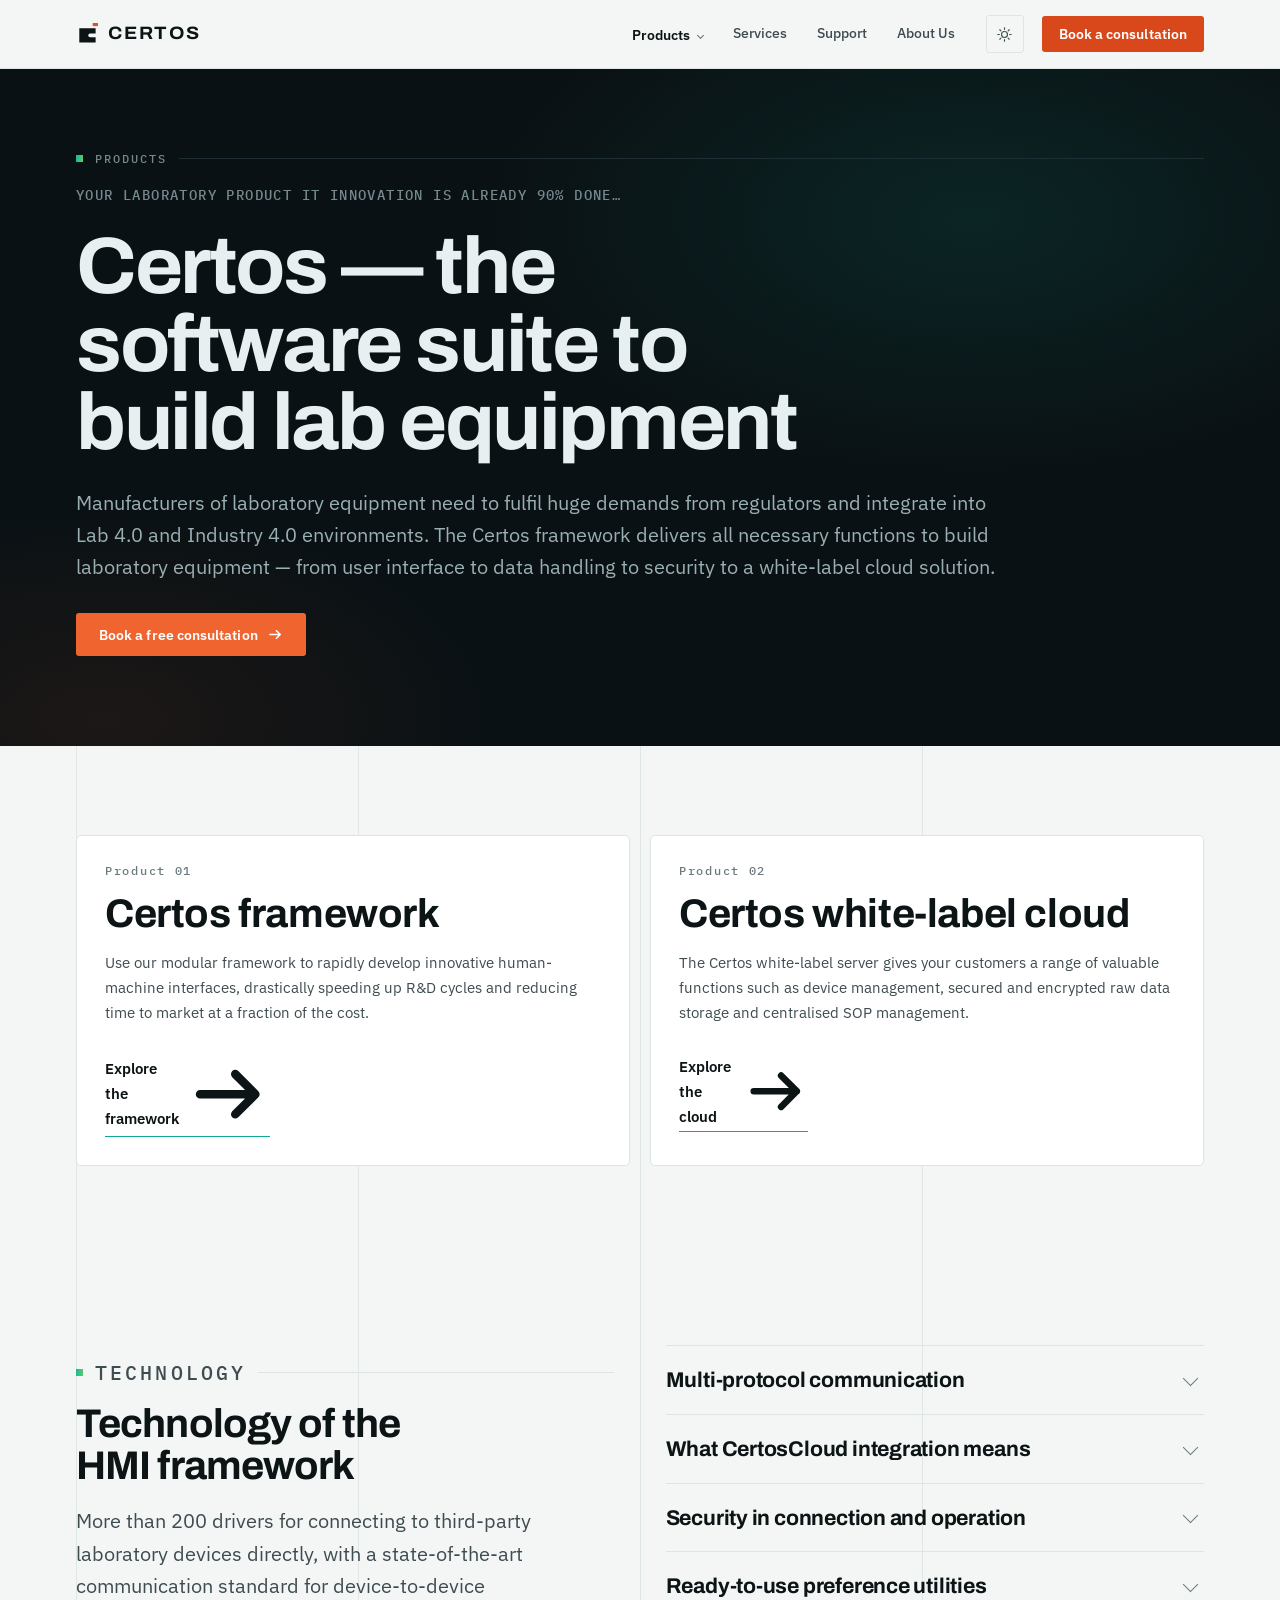
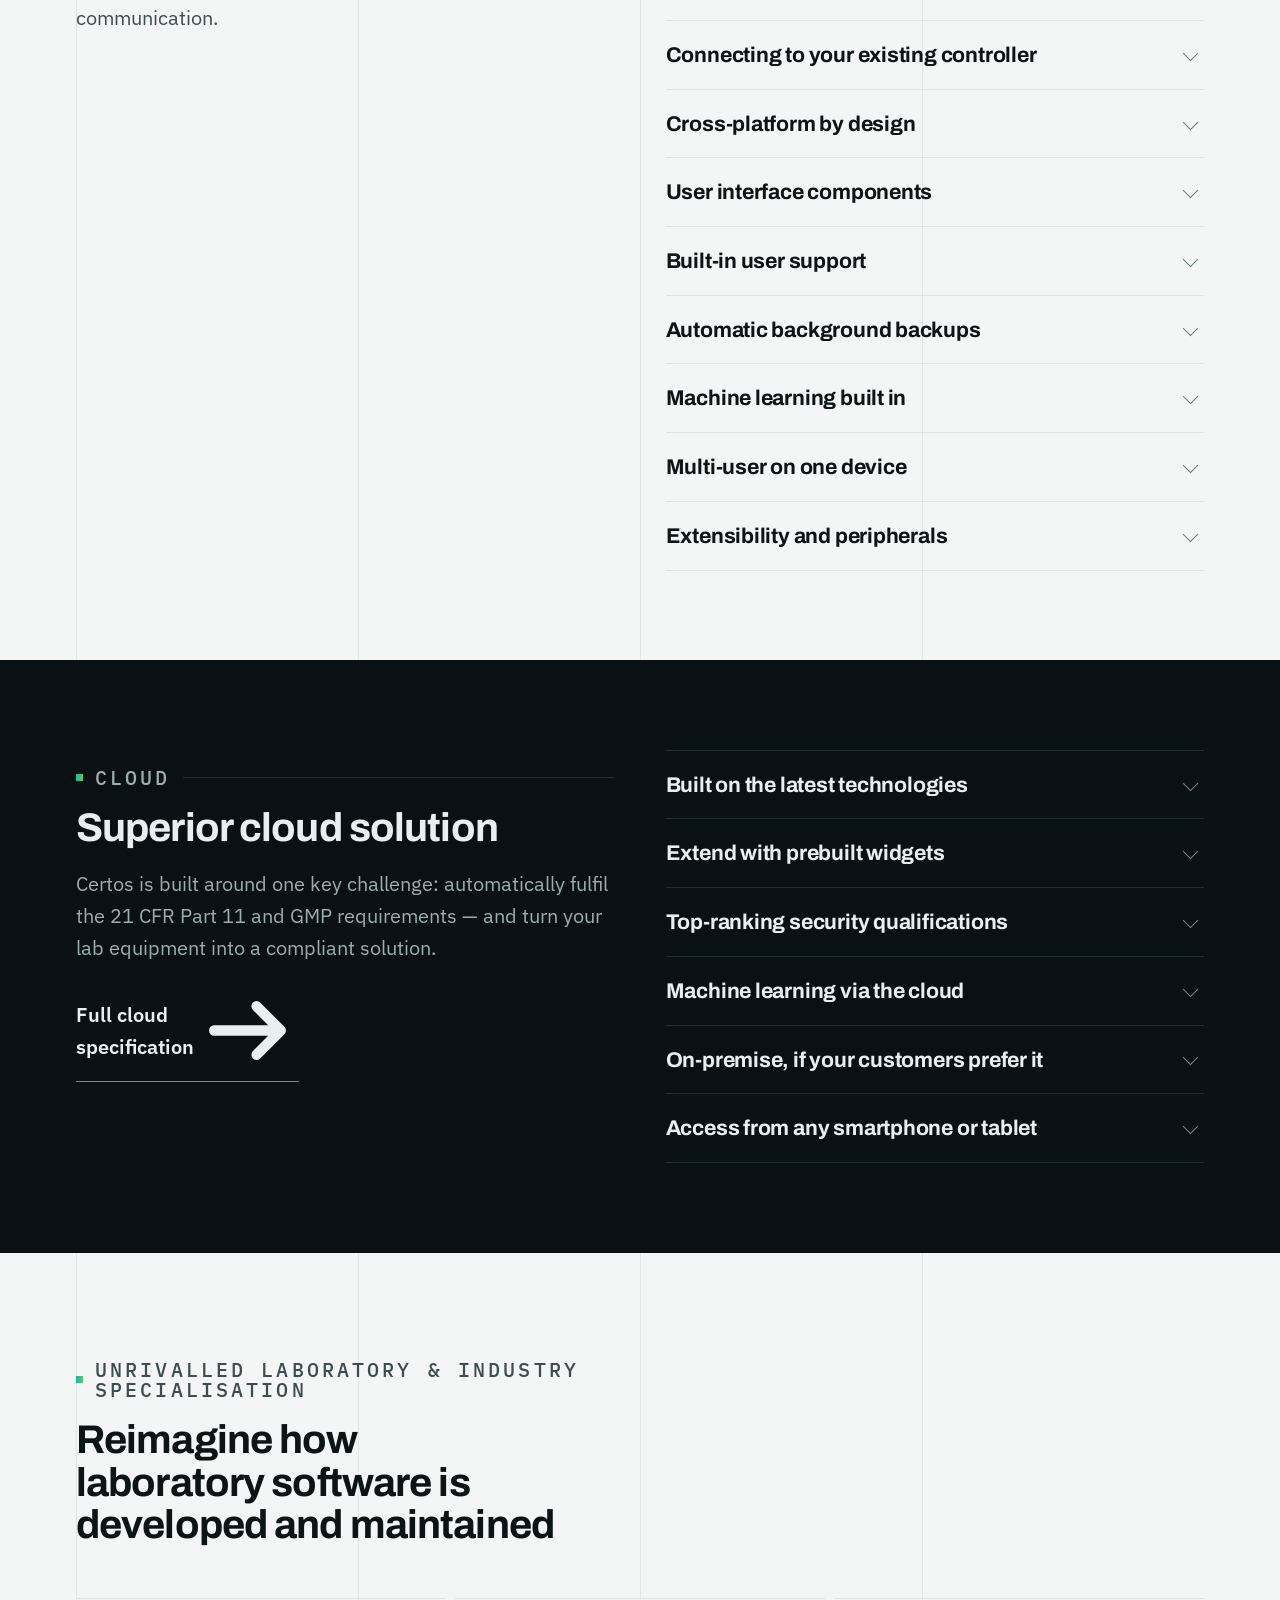
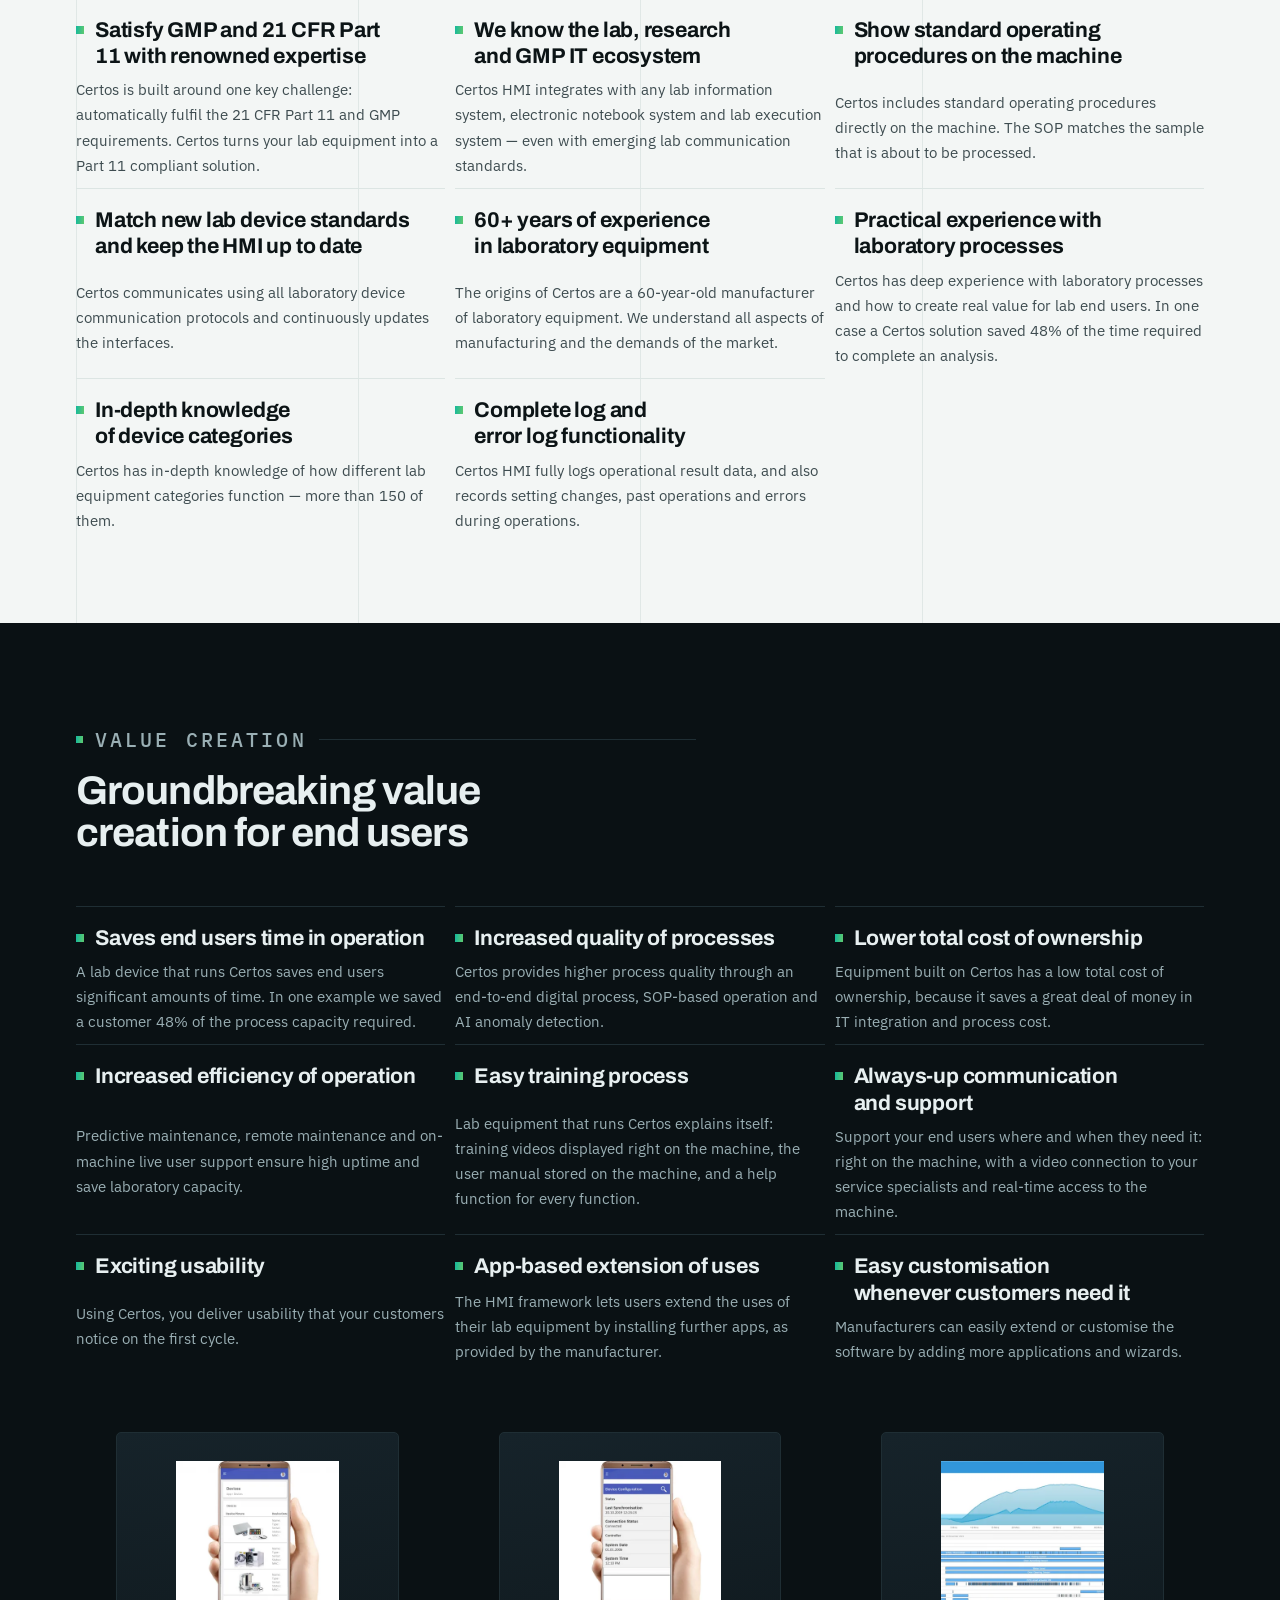
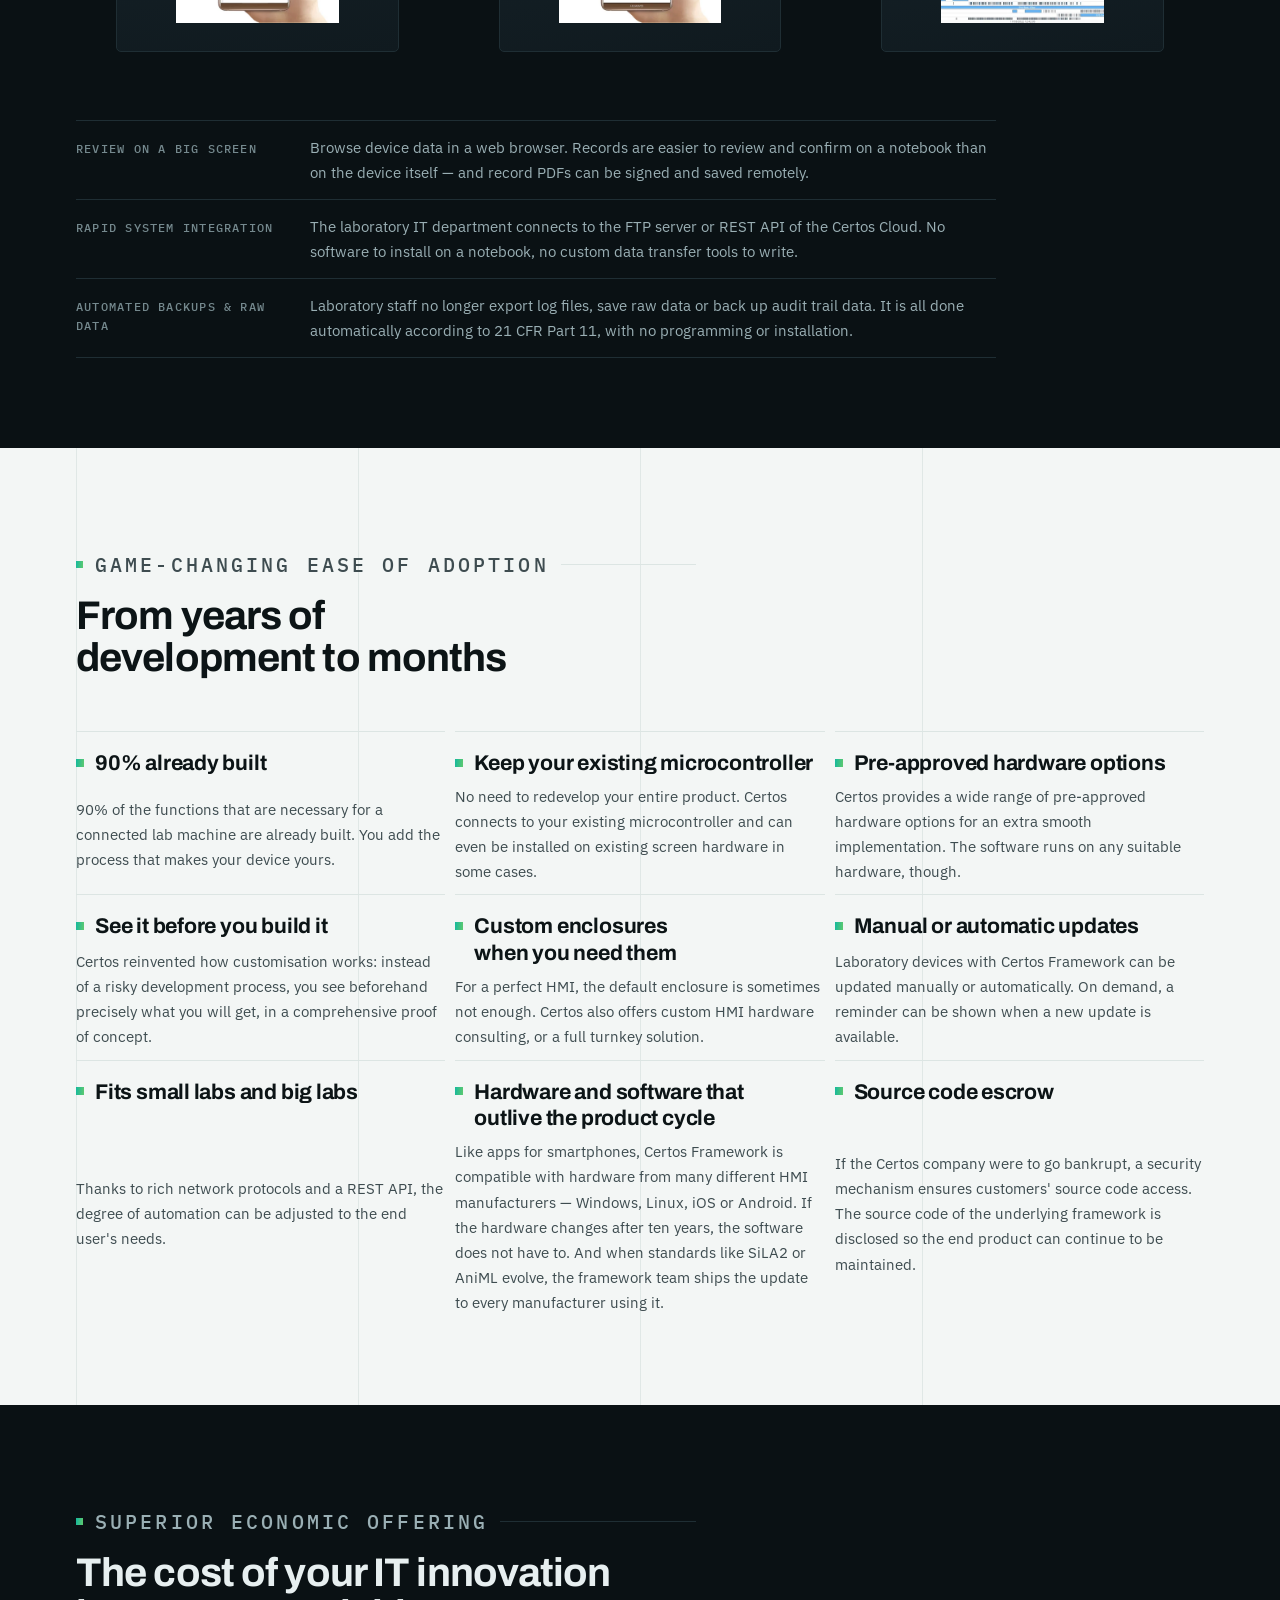
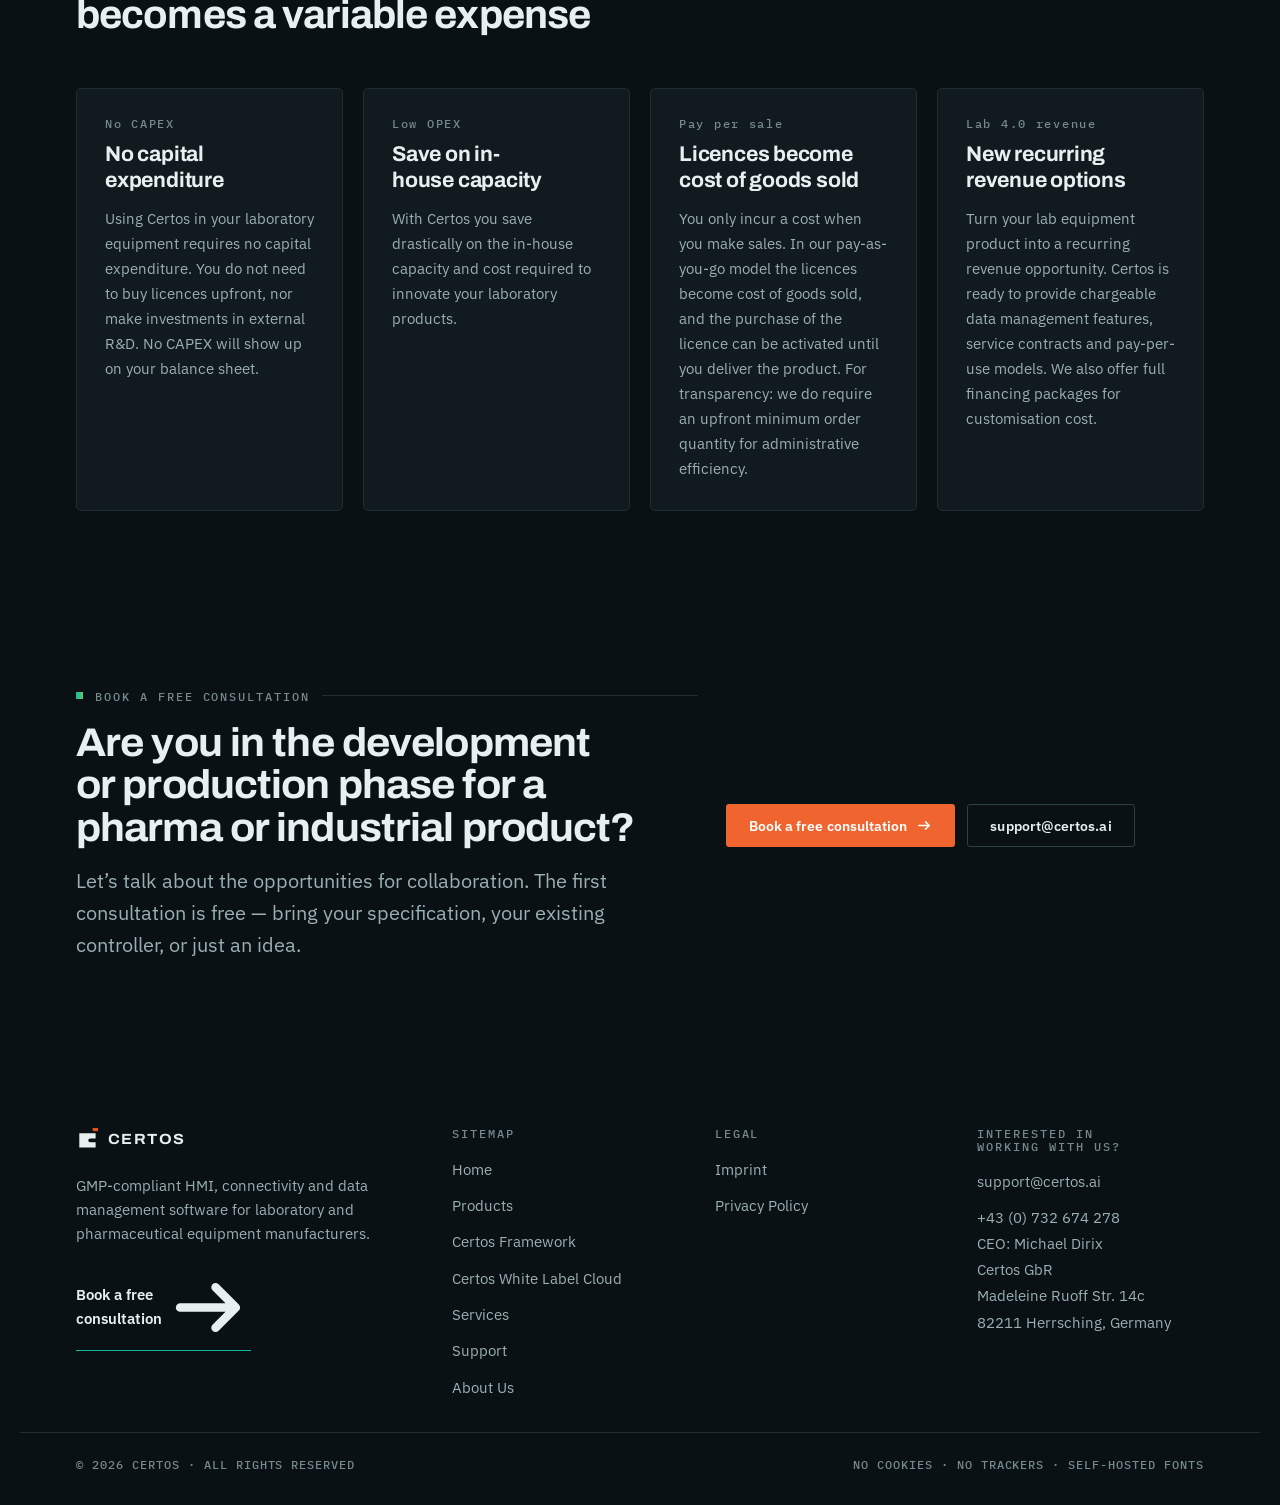
==== products/index.html @ 18c26bc8 "Rebuild certos.ai as a modern static site Replaces the WordPress site with a hand-built static site:" ====
<!doctype html>
<html lang="en" itemscope itemtype="https://schema.org/WebPage">
<head>
<meta charset="utf-8">
<meta name="viewport" content="width=device-width, initial-scale=1">
<title>Products &mdash; Certos</title>
<meta name="description" content="The Certos software suite for laboratory equipment: a modular HMI framework and a 21 CFR Part 11 compliant white-label device management cloud.">
<link rel="canonical" href="https://certos.ai/products/">
<meta property="og:type" content="website">
<meta property="og:site_name" content="Certos">
<meta property="og:title" content="Products &mdash; Certos">
<meta property="og:description" content="The Certos software suite for laboratory equipment: a modular HMI framework and a 21 CFR Part 11 compliant white-label device management cloud.">
<meta property="og:url" content="https://certos.ai/products/">
<meta name="twitter:card" content="summary_large_image">
<meta name="theme-color" content="#0A1114">
<link rel="icon" href="/assets/img/favicon.svg" type="image/svg+xml">
<link rel="preload" href="/assets/fonts/archivo-400_800-latin.woff2" as="font" type="font/woff2" crossorigin>
<link rel="preload" href="/assets/fonts/ibm-plex-sans-400-latin.woff2" as="font" type="font/woff2" crossorigin>
<link rel="stylesheet" href="/assets/css/site.css">
<script>
  (function () {
    try {
      var t = localStorage.getItem("certos-theme");
      if (t === "dark" || t === "light") document.documentElement.setAttribute("data-theme", t);
    } catch (e) {}
  })();
</script>
</head>
<body>
<a class="skip" href="#main">Skip to content</a>
<header class="masthead">
  <div class="wrap masthead__in">
    <a class="mark" href="/"><svg class="mark__glyph" viewBox="0 0 24 24" fill="none" aria-hidden="true"><path d="M21.4 5.6H3.6v15.8h17.8v-5.9h-6.1a1.9 1.9 0 0 1-1.9-1.9v-.2a1.9 1.9 0 0 1 1.9-1.9h6.1V5.6Z" fill="currentColor"/><rect x="18.2" y="0" width="5.8" height="3.4" fill="#E2511F"/></svg>Certos</a>
    <nav class="nav" aria-label="Main"><div class="nav__item"><a href="/products/" aria-current="page">Products</a><div class="nav__sub"><a href="/products/certos-framework/"><b>Certos Framework</b><span>Modular HMI framework for lab and industrial devices</span></a><a href="/products/certos-cloud/"><b>Certos White Label Cloud</b><span>Part 11 compliant device management under your brand</span></a></div></div><a href="/services/">Services</a><a href="/support/">Support</a><a href="/about-us/">About Us</a></nav>
    <button class="icon-btn theme-toggle" type="button" aria-label="Switch colour theme">
      <svg class="sun" viewBox="0 0 24 24" fill="none" aria-hidden="true"><circle cx="12" cy="12" r="4.2" stroke="currentColor" stroke-width="1.6"/><path d="M12 2.5v2.2M12 19.3v2.2M2.5 12h2.2M19.3 12h2.2M5.3 5.3l1.6 1.6M17.1 17.1l1.6 1.6M18.7 5.3l-1.6 1.6M6.9 17.1l-1.6 1.6" stroke="currentColor" stroke-width="1.6" stroke-linecap="round"/></svg>
      <svg class="moon" viewBox="0 0 24 24" fill="none" aria-hidden="true"><path d="M20 14.2A8.2 8.2 0 0 1 9.8 4a8.2 8.2 0 1 0 10.2 10.2Z" stroke="currentColor" stroke-width="1.6" stroke-linejoin="round"/></svg>
    </button>
    <a class="btn btn--primary" href="https://calendly.com/michael-dirix/certoclav" rel="noopener">Book a consultation</a>
    <button class="icon-btn burger" type="button" aria-label="Open menu" aria-expanded="false" aria-controls="drawer">
      <svg viewBox="0 0 24 24" fill="none" aria-hidden="true"><path d="M3.5 7h17M3.5 12h17M3.5 17h17" stroke="currentColor" stroke-width="1.7" stroke-linecap="round"/></svg>
    </button>
  </div>
  <div class="drawer wrap" id="drawer" data-open="false">
    <nav aria-label="Mobile"><a href="/products/">Products</a><a class="sub" href="/products/certos-framework/">Certos Framework</a><a class="sub" href="/products/certos-cloud/">Certos White Label Cloud</a><a href="/services/">Services</a><a href="/support/">Support</a><a href="/about-us/">About Us</a></nav>
    <a class="btn btn--primary" href="https://calendly.com/michael-dirix/certoclav" rel="noopener">Book a free consultation</a>
  </div>
</header>
<main id="main">

<section class="hero hero--panel panel">
  <div class="wrap">
    <p class="eyebrow" style="--line: var(--pn-line);">Products</p>
    <p class="lead" style="font-family: var(--f-mono); font-size: var(--t-sm); letter-spacing: .1em; text-transform: uppercase; color: var(--pn-tx-3); margin-bottom: 20px;">Your laboratory product IT innovation is already 90% done&hellip;</p>
    <h1 style="max-width: 20ch;">Certos &mdash; the software suite to build lab equipment</h1>
    <p class="hero__lead" style="max-width: 78ch;">Manufacturers of laboratory equipment need to fulfil huge demands from regulators
    and integrate into Lab 4.0 and Industry 4.0 environments. The Certos framework delivers all necessary
    functions to build laboratory equipment &mdash; from user interface to data handling to security to a
    white-label cloud solution.</p>
    <div class="btn-row" style="margin-top: 30px;">
      <a class="btn btn--primary" href="https://calendly.com/michael-dirix/certoclav" rel="noopener">Book a free consultation <svg viewBox="0 0 16 16" fill="none" aria-hidden="true"><path d="M2 8h11M9 4l4 4-4 4" stroke="currentColor" stroke-width="1.7" stroke-linecap="round" stroke-linejoin="round"/></svg></a>
    </div>
  </div>
</section>

<section class="band sheet">
  <div class="wrap grid grid--2">
    <a class="card card--link" href="/products/certos-framework/">
      <span class="card__num">Product 01</span>
      <h3 style="font-size: var(--t-h2); font-family: var(--f-display);">Certos framework</h3>
      <p>Use our modular framework to rapidly develop innovative human-machine interfaces, drastically
      speeding up R&amp;D cycles and reducing time to market at a fraction of the cost.</p>
      <p class="mt-s"><span class="tlink">Explore the framework <svg viewBox="0 0 16 16" fill="none" aria-hidden="true"><path d="M2 8h11M9 4l4 4-4 4" stroke="currentColor" stroke-width="1.7" stroke-linecap="round" stroke-linejoin="round"/></svg></span></p>
    </a>
    <a class="card card--link" href="/products/certos-cloud/">
      <span class="card__num">Product 02</span>
      <h3 style="font-size: var(--t-h2); font-family: var(--f-display);">Certos white-label cloud</h3>
      <p>The Certos white-label server gives your customers a range of valuable functions such as device
      management, secured and encrypted raw data storage and centralised SOP management.</p>
      <p class="mt-s"><span class="tlink">Explore the cloud <svg viewBox="0 0 16 16" fill="none" aria-hidden="true"><path d="M2 8h11M9 4l4 4-4 4" stroke="currentColor" stroke-width="1.7" stroke-linecap="round" stroke-linejoin="round"/></svg></span></p>
    </a>
  </div>
</section>

<section class="band sheet">
  <div class="wrap split" style="align-items: start;">
    <div class="s-head" style="position: sticky; top: 96px;">
      <p class="eyebrow">Technology</p>
      <h2>Technology of the HMI framework</h2>
      <p>More than 200 drivers for connecting to third-party laboratory devices directly, with a
      state-of-the-art communication standard for device-to-device communication.</p>
    </div>
    <div>
<div class="acc"><details><summary>Multi-protocol communication</summary><div class="acc__body"><p>Certos allows simultaneous support of multiple communication protocols and standards, or proprietary protocols. With dedicated configurable coding systems, Certos supports flexible mapping between local and external codes and identifiers.</p></div></details><details><summary>What CertosCloud integration means</summary><div class="acc__body"><p>The Certos Framework is designed to be fully compatible with the CertosCloud device management platform. CertosCloud is a fully managed, scalable and fault-tolerant laboratory device management platform.</p><p>Certos Cloud serves as an FDA-compliant automated backup and restore solution and as a remote device management platform. The platform supports up to 500,000 devices and users and up to 1,000&nbsp;TB of storage.</p></div></details><details><summary>Security in connection and operation</summary><div class="acc__body"><p>Certos promises security in connection and operation to provide protection in data transfer, uploading, storage and more. We continuously maintain and update the frameworks to ensure that connected laboratory equipment remains safe as well.</p></div></details><details><summary>Ready-to-use preference utilities</summary><div class="acc__body"><p>The HMI framework comes with rich preference utilities that are completely ready to use, including a default GUI, which allows manufacturers full customisation over appearance and functionality.</p><p>The preference utilities make it easy to create Part&nbsp;11 compliant application settings &mdash; such as changing system time, setting up maintenance reminders, and user management settings such as user roles.</p></div></details><details><summary>Connecting to your existing controller</summary><div class="acc__body"><p>Certos has deep expertise in connecting a tablet PC to the typical microprocessor-based controller of a laboratory device. We have designed our communication logic with a great deal of experience in connecting existing devices to a new controller.</p></div></details><details><summary>Cross-platform by design</summary><div class="acc__body"><p>Certos is a cross-platform application and HMI framework. It includes a cross-platform class library, integrated development tools and a cross-platform integrated development environment &mdash; enabling developers to quickly and efficiently build industrial, scientific or web-enabled applications.</p></div></details><details><summary>User interface components</summary><div class="acc__body"><p>Your laboratory device user interface is everything the user can see and interact with. Certos provides a wide variety of pre-built UI components, such as structured layout objects and UI controls, plus modules for special interfaces such as dialogues, notifications and menus.</p></div></details><details><summary>Built-in user support</summary><div class="acc__body"><p>The framework has a range of functions built in for user support: on-screen live user support, on-screen instruction videos, and the option to schedule live calls on the machine using TeamViewer.</p></div></details><details><summary>Automatic background backups</summary><div class="acc__body"><p>Certos Framework backs up all data in the background. No manual work is required. The backup service ensures smooth operation and avoids any loss of data, results and lab equipment progress via cloud-integrated functions &mdash; in a separate system from the primary data.</p></div></details><details><summary>Machine learning built in</summary><div class="acc__body"><p>Certos is built with artificial intelligence based on machine learning to generate predictive maintenance, repair and many other predictive analyses.</p></div></details><details><summary>Multi-user on one device</summary><div class="acc__body"><p>Certos allows equipment manufacturers and end users to have multiple users on the same device or HMI, working like separate computer accounts. This ensures not only efficiency in collaboration but also the safety and security of each user.</p></div></details><details><summary>Extensibility and peripherals</summary><div class="acc__body"><p>The HMI framework enables developers and users to extend the software by adding more applications, and supports a wide range of office printers, scanners and essential equipment in a lab setting.</p></div></details></div>
    </div>
  </div>
</section>

<section class="band panel">
  <div class="wrap split" style="align-items: start;">
    <div class="s-head" style="position: sticky; top: 96px;">
      <p class="eyebrow" style="--line: var(--pn-line);">Cloud</p>
      <h2>Superior cloud solution</h2>
      <p>Certos is built around one key challenge: automatically fulfil the 21&nbsp;CFR Part&nbsp;11 and GMP
      requirements &mdash; and turn your lab equipment into a compliant solution.</p>
      <p class="mt-m"><a class="tlink" href="/products/certos-cloud/">Full cloud specification <svg viewBox="0 0 16 16" fill="none" aria-hidden="true"><path d="M2 8h11M9 4l4 4-4 4" stroke="currentColor" stroke-width="1.7" stroke-linecap="round" stroke-linejoin="round"/></svg></a></p>
    </div>
    <div>
<div class="acc"><details><summary>Built on the latest technologies</summary><div class="acc__body"><p>The Certos white-label cloud is built using a current stack: a React front end, a Java back end and your choice of PostgreSQL, MongoDB or Cassandra.</p></div></details><details><summary>Extend with prebuilt widgets</summary><div class="acc__body"><p>Extending the features of the Certos Cloud works by simply adding prebuilt widgets. And if need be, you can easily build your own widgets and run them on top of the platform.</p></div></details><details><summary>Top-ranking security qualifications</summary><div class="acc__body"><p>CertosCloud is certified with top-ranking security qualifications and protocols, and can guarantee the highest level of secured connection.</p></div></details><details><summary>Machine learning via the cloud</summary><div class="acc__body"><p>Certos Cloud enables the HMI to use machine learning via a cloud connection to perform predictive maintenance, analytics and many other functions.</p></div></details><details><summary>On-premise, if your customers prefer it</summary><div class="acc__body"><p>Some of your customers dislike using cloud services. No problem. CertosCloud can also run on-premise with a one-click installation &mdash; we even offer pre-approved hardware.</p></div></details><details><summary>Access from any smartphone or tablet</summary><div class="acc__body"><p>With CertosCloud you can safely access your lab devices from any smartphone or tablet, control multiple devices at the same time, and connect external devices including other lab equipment, printers and scanners.</p></div></details></div>
    </div>
  </div>
</section>

<section class="band sheet">
  <div class="wrap">
    <div class="s-head">
      <p class="eyebrow">Unrivalled laboratory &amp; industry specialisation</p>
      <h2>Reimagine how laboratory software is developed and maintained</h2>
    </div>
    <div class="mt-l">
<div class="feat grid grid--3"><div><h3>Satisfy GMP and 21 CFR Part 11 with renowned expertise</h3><p>Certos is built around one key challenge: automatically fulfil the 21 CFR Part 11 and GMP requirements. Certos turns your lab equipment into a Part 11 compliant solution.</p></div><div><h3>We know the lab, research and GMP IT ecosystem</h3><p>Certos HMI integrates with any lab information system, electronic notebook system and lab execution system &mdash; even with emerging lab communication standards.</p></div><div><h3>Show standard operating procedures on the machine</h3><p>Certos includes standard operating procedures directly on the machine. The SOP matches the sample that is about to be processed.</p></div><div><h3>Match new lab device standards and keep the HMI up to date</h3><p>Certos communicates using all laboratory device communication protocols and continuously updates the interfaces.</p></div><div><h3>60+ years of experience in laboratory equipment</h3><p>The origins of Certos are a 60-year-old manufacturer of laboratory equipment. We understand all aspects of manufacturing and the demands of the market.</p></div><div><h3>Practical experience with laboratory processes</h3><p>Certos has deep experience with laboratory processes and how to create real value for lab end users. In one case a Certos solution saved 48% of the time required to complete an analysis.</p></div><div><h3>In-depth knowledge of device categories</h3><p>Certos has in-depth knowledge of how different lab equipment categories function &mdash; more than 150 of them.</p></div><div><h3>Complete log and error log functionality</h3><p>Certos HMI fully logs operational result data, and also records setting changes, past operations and errors during operations.</p></div></div>
    </div>
  </div>
</section>

<section class="band panel">
  <div class="wrap">
    <div class="s-head">
      <p class="eyebrow" style="--line: var(--pn-line);">Value creation</p>
      <h2>Groundbreaking value creation for end users</h2>
    </div>
    <div class="mt-l">
<div class="feat grid grid--3"><div><h3>Saves end users time in operation</h3><p>A lab device that runs Certos saves end users significant amounts of time. In one example we saved a customer 48% of the process capacity required.</p></div><div><h3>Increased quality of processes</h3><p>Certos provides higher process quality through an end-to-end digital process, SOP-based operation and AI anomaly detection.</p></div><div><h3>Lower total cost of ownership</h3><p>Equipment built on Certos has a low total cost of ownership, because it saves a great deal of money in IT integration and process cost.</p></div><div><h3>Increased efficiency of operation</h3><p>Predictive maintenance, remote maintenance and on-machine live user support ensure high uptime and save laboratory capacity.</p></div><div><h3>Easy training process</h3><p>Lab equipment that runs Certos explains itself: training videos displayed right on the machine, the user manual stored on the machine, and a help function for every function.</p></div><div><h3>Always-up communication and support</h3><p>Support your end users where and when they need it: right on the machine, with a video connection to your service specialists and real-time access to the machine.</p></div><div><h3>Exciting usability</h3><p>Using Certos, you deliver usability that your customers notice on the first cycle.</p></div><div><h3>App-based extension of uses</h3><p>The HMI framework lets users extend the uses of their lab equipment by installing further apps, as provided by the manufacturer.</p></div><div><h3>Easy customisation whenever customers need it</h3><p>Manufacturers can easily extend or customise the software by adding more applications and wizards.</p></div></div>
    <div class="grid grid--3 mt-l">
      <figure class="fig fig--contain">
        <img src="/assets/img/cloud-device-list.webp" alt="Certos cloud device list with device pictures, type, serial, status and MAC" width="400" height="400" loading="lazy">
        <figcaption><b>FIG. 05</b> Device register</figcaption>
      </figure>
      <figure class="fig fig--contain">
        <img src="/assets/img/cloud-device-configuration.webp" alt="Device configuration screen showing last synchronisation, connection status, system date and time" width="400" height="400" loading="lazy">
        <figcaption><b>FIG. 06</b> Remote configuration</figcaption>
      </figure>
      <figure class="fig fig--contain">
        <img src="/assets/img/cloud-remote-monitoring.webp" alt="Cycle chart with sensor and actuator traces over a 40 minute sterilisation run" width="400" height="400" loading="lazy">
        <figcaption><b>FIG. 07</b> Cycle &amp; sensor trace</figcaption>
      </figure>
    </div>
    <div class="spec mt-l" style="max-width: 92ch;">
      <div><p class="k">Review on a big screen</p><p class="v">Browse device data in a web browser. Records are easier to review and confirm on a notebook than on the device itself &mdash; and record PDFs can be signed and saved remotely.</p></div>
      <div><p class="k">Rapid system integration</p><p class="v">The laboratory IT department connects to the FTP server or REST API of the Certos Cloud. No software to install on a notebook, no custom data transfer tools to write.</p></div>
      <div><p class="k">Automated backups &amp; raw data</p><p class="v">Laboratory staff no longer export log files, save raw data or back up audit trail data. It is all done automatically according to 21 CFR Part 11, with no programming or installation.</p></div>
    </div>
    </div>
  </div>
</section>

<section class="band sheet">
  <div class="wrap">
    <div class="s-head">
      <p class="eyebrow">Game-changing ease of adoption</p>
      <h2>From years of development to months</h2>
    </div>
    <div class="mt-l">
<div class="feat grid grid--3"><div><h3>90% already built</h3><p>90% of the functions that are necessary for a connected lab machine are already built. You add the process that makes your device yours.</p></div><div><h3>Keep your existing microcontroller</h3><p>No need to redevelop your entire product. Certos connects to your existing microcontroller and can even be installed on existing screen hardware in some cases.</p></div><div><h3>Pre-approved hardware options</h3><p>Certos provides a wide range of pre-approved hardware options for an extra smooth implementation. The software runs on any suitable hardware, though.</p></div><div><h3>See it before you build it</h3><p>Certos reinvented how customisation works: instead of a risky development process, you see beforehand precisely what you will get, in a comprehensive proof of concept.</p></div><div><h3>Custom enclosures when you need them</h3><p>For a perfect HMI, the default enclosure is sometimes not enough. Certos also offers custom HMI hardware consulting, or a full turnkey solution.</p></div><div><h3>Manual or automatic updates</h3><p>Laboratory devices with Certos Framework can be updated manually or automatically. On demand, a reminder can be shown when a new update is available.</p></div><div><h3>Fits small labs and big labs</h3><p>Thanks to rich network protocols and a REST API, the degree of automation can be adjusted to the end user's needs.</p></div><div><h3>Hardware and software that outlive the product cycle</h3><p>Like apps for smartphones, Certos Framework is compatible with hardware from many different HMI manufacturers &mdash; Windows, Linux, iOS or Android. If the hardware changes after ten years, the software does not have to. And when standards like SiLA2 or AniML evolve, the framework team ships the update to every manufacturer using it.</p></div><div><h3>Source code escrow</h3><p>If the Certos company were to go bankrupt, a security mechanism ensures customers' source code access. The source code of the underlying framework is disclosed so the end product can continue to be maintained.</p></div></div>
    </div>
  </div>
</section>

<section class="band panel">
  <div class="wrap">
    <div class="s-head">
      <p class="eyebrow" style="--line: var(--pn-line);">Superior economic offering</p>
      <h2>The cost of your IT innovation becomes a variable expense</h2>
    </div>
    <div class="grid grid--4 mt-l">
      <article class="card">
        <span class="card__num">No CAPEX</span>
        <h3>No capital expenditure</h3>
        <p>Using Certos in your laboratory equipment requires no capital expenditure. You do not need to buy
        licences upfront, nor make investments in external R&amp;D. No CAPEX will show up on your balance sheet.</p>
      </article>
      <article class="card">
        <span class="card__num">Low OPEX</span>
        <h3>Save on in-house capacity</h3>
        <p>With Certos you save drastically on the in-house capacity and cost required to innovate your
        laboratory products.</p>
      </article>
      <article class="card">
        <span class="card__num">Pay per sale</span>
        <h3>Licences become cost of goods sold</h3>
        <p>You only incur a cost when you make sales. In our pay-as-you-go model the licences become cost of
        goods sold, and the purchase of the licence can be activated until you deliver the product. For
        transparency: we do require an upfront minimum order quantity for administrative efficiency.</p>
      </article>
      <article class="card">
        <span class="card__num">Lab 4.0 revenue</span>
        <h3>New recurring revenue options</h3>
        <p>Turn your lab equipment product into a recurring revenue opportunity. Certos is ready to provide
        chargeable data management features, service contracts and pay-per-use models. We also offer full
        financing packages for customisation cost.</p>
      </article>
    </div>
  </div>
</section>

<section class="band panel">
  <div class="wrap cta">
    <div>
      <p class="eyebrow" style="--line: var(--pn-line);">Book a free consultation</p>
      <h2>Are you in the development or production phase for a pharma or industrial product?</h2>
      <p class="lead mt-s">Let&rsquo;s talk about the opportunities for collaboration. The first consultation is free &mdash;
      bring your specification, your existing controller, or just an idea.</p>
    </div>
    <div class="btn-row">
      <a class="btn btn--primary" href="https://calendly.com/michael-dirix/certoclav" rel="noopener">Book a free consultation <svg viewBox="0 0 16 16" fill="none" aria-hidden="true"><path d="M2 8h11M9 4l4 4-4 4" stroke="currentColor" stroke-width="1.7" stroke-linecap="round" stroke-linejoin="round"/></svg></a>
      <a class="btn btn--ghost" href="mailto:support@certos.ai">support@certos.ai</a>
    </div>
  </div>
</section>
</main>
<footer class="foot">
  <div class="wrap foot__in">
    <div>
      <a class="mark" href="/"><svg class="mark__glyph" viewBox="0 0 24 24" fill="none" aria-hidden="true"><path d="M21.4 5.6H3.6v15.8h17.8v-5.9h-6.1a1.9 1.9 0 0 1-1.9-1.9v-.2a1.9 1.9 0 0 1 1.9-1.9h6.1V5.6Z" fill="currentColor"/><rect x="18.2" y="0" width="5.8" height="3.4" fill="#E2511F"/></svg>Certos</a>
      <p style="color: var(--pn-tx-2); font-size: .92rem; margin-top: 16px; max-width: 34ch;">
        GMP-compliant HMI, connectivity and data management software for laboratory
        and pharmaceutical equipment manufacturers.
      </p>
      <p style="margin-top: 20px;"><a class="tlink" style="color: var(--pn-tx); border-color: var(--signal-b);" href="https://calendly.com/michael-dirix/certoclav" rel="noopener">Book a free consultation <svg viewBox="0 0 16 16" fill="none" aria-hidden="true"><path d="M2 8h11M9 4l4 4-4 4" stroke="currentColor" stroke-width="1.7" stroke-linecap="round" stroke-linejoin="round"/></svg></a></p>
    </div>
    <div>
      <h4>Sitemap</h4>
      <ul>
        <li><a href="/">Home</a></li>
        <li><a href="/products/">Products</a></li>
        <li><a href="/products/certos-framework/">Certos Framework</a></li>
        <li><a href="/products/certos-cloud/">Certos White Label Cloud</a></li>
        <li><a href="/services/">Services</a></li>
        <li><a href="/support/">Support</a></li>
        <li><a href="/about-us/">About Us</a></li>
      </ul>
    </div>
    <div>
      <h4>Legal</h4>
      <ul>
        <li><a href="/imprint/">Imprint</a></li>
        <li><a href="/privacy-policy/">Privacy Policy</a></li>
      </ul>
    </div>
    <div>
      <h4>Interested in working with us?</h4>
      <ul>
        <li><a href="mailto:support@certos.ai">support@certos.ai</a></li>
        <li><a href="tel:+43732674278">+43 (0) 732 674 278</a></li>
      </ul>
      <address>
        CEO: Michael Dirix<br>
        Certos GbR<br>
        Madeleine Ruoff Str. 14c<br>
        82211 Herrsching, Germany
      </address>
    </div>
  </div>
  <div class="wrap foot__bar">
    <span>&copy; 2026 Certos &middot; All rights reserved</span>
    <span>No cookies &middot; No trackers &middot; Self-hosted fonts</span>
  </div>
</footer>
<script src="/assets/js/site.js" defer></script>
</body>
</html>
---- assets/css/site.css ----
@import url("fonts.css");

/* =========================================================================
   Certos — design system
   Concept: "schematic sheet". A drawing-sheet hairline field carries the page;
   bright bench-white bands alternate with always-dark instrument panels.
   ========================================================================= */

:root {
  color-scheme: light;

  /* --- palette: light (bench) ------------------------------------------ */
  --bg:        #F3F6F5;
  --bg-2:      #EAEFEE;
  --surface:   #FFFFFF;
  --surface-2: #F8FAFA;
  --line:      #DCE5E3;
  --line-2:    #C2D0CD;
  --tx:        #0C1416;
  --tx-2:      #3E4C50;
  --tx-3:      #6A797D;
  --shadow:    0 1px 2px rgba(12, 20, 22, .05), 0 12px 32px -18px rgba(12, 20, 22, .28);

  /* --- fixed instrument panel (identical in both themes) --------------- */
  --pn:        #0A1114;
  --pn-2:      #101A1F;
  --pn-3:      #16232A;
  --pn-line:   #1F2E34;
  --pn-line-2: #2C4048;
  --pn-tx:     #E7EFF0;
  --pn-tx-2:   #9AAFB4;
  --pn-tx-3:   #75898E;

  /* --- signal + accent -------------------------------------------------- */
  --signal:    #10A992;
  --signal-b:  #14B89E;   /* on dark grounds */
  --signal-2:  #5FC96E;
  --ember:     #D9481A;
  --ember-b:   #F0642F;   /* on dark grounds */
  --sig-grad:  linear-gradient(96deg, var(--signal-b), var(--signal-2));

  /* --- type ------------------------------------------------------------- */
  --f-display: "Archivo", "Helvetica Neue", Arial, sans-serif;
  --f-body:    "IBM Plex Sans", "Segoe UI", system-ui, sans-serif;
  --f-mono:    "IBM Plex Mono", ui-monospace, "SFMono-Regular", Menlo, monospace;

  --t-hero:  clamp(2.5rem, 1.35rem + 4.6vw, 5rem);
  --t-h1:    clamp(2.05rem, 1.45rem + 2.5vw, 3.4rem);
  --t-h2:    clamp(1.65rem, 1.28rem + 1.6vw, 2.5rem);
  --t-h3:    clamp(1.14rem, 1.06rem + .34vw, 1.35rem);
  --t-lead:  clamp(1.03rem, .99rem + .32vw, 1.22rem);
  --t-sm:    .875rem;
  --t-xs:    .765rem;

  /* --- metrics ---------------------------------------------------------- */
  --gutter: clamp(20px, 4.5vw, 56px);
  --wrap: 1240px;
  --band: clamp(56px, 7vw, 104px);
  --r: 3px;          /* the sheet is drawn, not rounded */
  --r-lg: 5px;
}

@media (prefers-color-scheme: dark) {
  :root:not([data-theme="light"]) {
    color-scheme: dark;
    --bg:        #080E11;
    --bg-2:      #0C1417;
    --surface:   #101A1E;
    --surface-2: #0D171A;
    --line:      #1E2C31;
    --line-2:    #2E434A;
    --tx:        #E7EFF0;
    --tx-2:      #A8BABE;
    --tx-3:      #7E9398;
    --signal:    #14B89E;
    --ember:     #F0642F;
    --shadow:    0 1px 2px rgba(0, 0, 0, .4), 0 14px 34px -20px rgba(0, 0, 0, .9);
  }
}

:root[data-theme="dark"] {
  color-scheme: dark;
  --bg:        #080E11;
  --bg-2:      #0C1417;
  --surface:   #101A1E;
  --surface-2: #0D171A;
  --line:      #1E2C31;
  --line-2:    #2E434A;
  --tx:        #E7EFF0;
  --tx-2:      #A8BABE;
  --tx-3:      #7E9398;
  --signal:    #14B89E;
  --ember:     #F0642F;
  --shadow:    0 1px 2px rgba(0, 0, 0, .4), 0 14px 34px -20px rgba(0, 0, 0, .9);
}

/* =========================================================================
   base
   ========================================================================= */

*, *::before, *::after { box-sizing: border-box; }

html { -webkit-text-size-adjust: 100%; scroll-behavior: smooth; }
@media (prefers-reduced-motion: reduce) { html { scroll-behavior: auto; } }

body {
  margin: 0;
  background: var(--bg);
  color: var(--tx);
  font-family: var(--f-body);
  font-size: 1rem;
  line-height: 1.65;
  -webkit-font-smoothing: antialiased;
  overflow-x: hidden;
}

img, svg, video { max-width: 100%; height: auto; display: block; }

h1, h2, h3, h4 {
  font-family: var(--f-display);
  font-weight: 700;
  line-height: 1.06;
  letter-spacing: -.022em;
  text-wrap: balance;
  margin: 0;
}
h1 { font-size: var(--t-h1); }
h2 { font-size: var(--t-h2); }
h3 { font-size: var(--t-h3); line-height: 1.24; letter-spacing: -.01em; }
p  { margin: 0; }

a { color: inherit; }
a:focus-visible, button:focus-visible, summary:focus-visible,
input:focus-visible, textarea:focus-visible, select:focus-visible {
  outline: 2px solid var(--signal);
  outline-offset: 3px;
  border-radius: 2px;
}

::selection { background: color-mix(in srgb, var(--signal) 26%, transparent); }

.skip {
  position: absolute; left: -9999px; top: 0; z-index: 200;
  background: var(--tx); color: var(--bg); padding: 12px 18px;
  font: 500 var(--t-sm)/1 var(--f-mono);
}
.skip:focus { left: 12px; top: 12px; }

/* =========================================================================
   layout primitives
   ========================================================================= */

.wrap {
  width: 100%;
  max-width: var(--wrap);
  margin-inline: auto;
  padding-inline: var(--gutter);
}

.band { padding-block: var(--band); position: relative; }
.band--tight { padding-block: clamp(40px, 5vw, 72px); }

/* the drawing-sheet hairline field */
.sheet {
  position: relative;
  isolation: isolate;
}
.sheet::before {
  content: "";
  position: absolute;
  inset-block: 0;
  left: 50%;
  transform: translateX(-50%);
  width: min(100% - (var(--gutter) * 2), var(--wrap) - (var(--gutter) * 2));
  pointer-events: none;
  z-index: -1;
  background-image: repeating-linear-gradient(
    to right,
    var(--line) 0 1px,
    transparent 1px calc(100% / 4)
  );
  background-size: 100% 100%;
  opacity: .85;
}
@media (max-width: 720px) { .sheet::before { display: none; } }

/* dark instrument band — fixed colours, both themes */
.panel {
  background: var(--pn);
  color: var(--pn-tx);
  --line: var(--pn-line);
  --line-2: var(--pn-line-2);
  --tx: var(--pn-tx);
  --tx-2: var(--pn-tx-2);
  --tx-3: var(--pn-tx-3);
  --surface: var(--pn-2);
  --surface-2: var(--pn-3);
  --signal: var(--signal-b);
  --ember: var(--ember-b);
  --shadow: 0 1px 2px rgba(0,0,0,.5), 0 16px 40px -22px rgba(0,0,0,1);
}

/* =========================================================================
   section header: mono eyebrow on a full-width rule
   ========================================================================= */

.eyebrow {
  display: flex;
  align-items: center;
  gap: 12px;
  font: 500 var(--t-xs)/1 var(--f-mono);
  letter-spacing: .16em;
  text-transform: uppercase;
  color: var(--tx-3);
  margin-bottom: 20px;
}
.eyebrow::before {
  content: "";
  width: 7px; height: 7px; flex: none;
  background: var(--sig-grad);
}
.eyebrow::after {
  content: "";
  flex: 1 1 auto;
  height: 1px;
  background: var(--line);
}

.s-head { max-width: 62ch; }
.s-head > p { color: var(--tx-2); font-size: var(--t-lead); margin-top: 18px; }
.lead { color: var(--tx-2); font-size: var(--t-lead); }

.rule { height: 1px; background: var(--line); border: 0; margin: 0; }

/* =========================================================================
   buttons
   ========================================================================= */

.btn {
  display: inline-flex;
  align-items: center;
  gap: 10px;
  padding: 13px 22px;
  font: 600 var(--t-sm)/1 var(--f-body);
  letter-spacing: .005em;
  text-decoration: none;
  border: 1px solid transparent;
  border-radius: var(--r);
  cursor: pointer;
  transition: transform .18s ease, background-color .18s ease, border-color .18s ease, color .18s ease;
}
.btn svg { width: 15px; height: 15px; flex: none; }
.btn:hover { transform: translateY(-1px); }

.btn--primary { background: var(--ember); color: #fff; }
.btn--primary:hover { background: color-mix(in srgb, var(--ember) 86%, #000); }

.btn--ghost { border-color: var(--line-2); color: var(--tx); background: transparent; }
.btn--ghost:hover { border-color: var(--tx-3); background: color-mix(in srgb, var(--tx) 5%, transparent); }

.btn--solid { background: var(--tx); color: var(--bg); }
.btn--solid:hover { background: color-mix(in srgb, var(--tx) 85%, var(--signal)); }

.btn-row { display: flex; flex-wrap: wrap; gap: 12px; }

/* inline text link with a signal underline */
.tlink {
  text-decoration: none;
  font-weight: 600;
  display: inline-flex;
  align-items: center;
  gap: 8px;
  color: var(--tx);
  border-bottom: 1px solid var(--signal);
  padding-bottom: 2px;
  transition: gap .18s ease, color .18s ease;
}
.tlink:hover { gap: 12px; color: var(--signal); }

/* =========================================================================
   masthead
   ========================================================================= */

.masthead {
  position: sticky;
  top: 0;
  z-index: 100;
  background: color-mix(in srgb, var(--bg) 88%, transparent);
  backdrop-filter: saturate(1.4) blur(14px);
  border-bottom: 1px solid var(--line);
}
.masthead__in {
  display: flex;
  align-items: center;
  gap: 18px;
  min-height: 68px;
}

.mark {
  display: inline-flex;
  align-items: center;
  gap: 10px;
  text-decoration: none;
  font-family: var(--f-display);
  font-weight: 700;
  font-size: 1.12rem;
  font-stretch: 108%;
  letter-spacing: .1em;
  text-transform: uppercase;
  color: var(--tx);
  margin-right: auto;
}
.mark__glyph { width: 22px; height: 22px; flex: none; }

.nav { display: flex; align-items: center; gap: 4px; }
.nav a {
  text-decoration: none;
  font-size: var(--t-sm);
  font-weight: 500;
  color: var(--tx-2);
  padding: 9px 13px;
  border-radius: var(--r);
  transition: color .16s ease, background-color .16s ease;
}
.nav a:hover { color: var(--tx); background: color-mix(in srgb, var(--tx) 6%, transparent); }
.nav a[aria-current="page"] { color: var(--tx); font-weight: 600; }

.nav__item { position: relative; }
.nav__item > a::after {
  content: "";
  display: inline-block;
  width: 5px; height: 5px;
  margin-left: 8px;
  border-right: 1.4px solid currentColor;
  border-bottom: 1.4px solid currentColor;
  transform: translateY(-2px) rotate(45deg);
  opacity: .6;
}
.nav__sub {
  position: absolute;
  top: calc(100% + 6px);
  left: 0;
  min-width: 268px;
  background: var(--surface);
  border: 1px solid var(--line);
  border-radius: var(--r-lg);
  box-shadow: var(--shadow);
  padding: 6px;
  display: grid;
  gap: 2px;
  opacity: 0;
  visibility: hidden;
  transform: translateY(-5px);
  transition: opacity .16s ease, transform .16s ease, visibility .16s;
}
.nav__item:hover .nav__sub,
.nav__item:focus-within .nav__sub { opacity: 1; visibility: visible; transform: none; }
.nav__sub a { display: block; padding: 10px 12px; }
.nav__sub b { display: block; font-weight: 600; color: var(--tx); font-size: var(--t-sm); }
.nav__sub span { display: block; font-size: var(--t-xs); color: var(--tx-3); line-height: 1.45; margin-top: 2px; }

.masthead .btn { padding: 10px 16px; }

.icon-btn {
  width: 38px; height: 38px;
  display: grid; place-items: center;
  background: transparent;
  border: 1px solid var(--line);
  border-radius: var(--r);
  color: var(--tx-2);
  cursor: pointer;
}
.icon-btn:hover { color: var(--tx); border-color: var(--line-2); }
.icon-btn svg { width: 17px; height: 17px; }
.theme-toggle .moon { display: none; }
:root[data-theme="dark"] .theme-toggle .moon { display: block; }
:root[data-theme="dark"] .theme-toggle .sun { display: none; }
@media (prefers-color-scheme: dark) {
  :root:not([data-theme="light"]) .theme-toggle .moon { display: block; }
  :root:not([data-theme="light"]) .theme-toggle .sun { display: none; }
}

.burger { display: none; }

@media (max-width: 1000px) {
  .nav, .masthead .btn--primary { display: none; }
  .burger { display: grid; }
}

.drawer {
  display: none;
  border-top: 1px solid var(--line);
  background: var(--bg);
  padding-block: 18px 26px;
}
.drawer[data-open="true"] { display: block; }
.drawer nav { display: grid; gap: 2px; }
.drawer a {
  text-decoration: none;
  padding: 12px 2px;
  font-size: 1.02rem;
  font-weight: 500;
  color: var(--tx);
  border-bottom: 1px solid var(--line);
}
.drawer a.sub { padding-left: 20px; font-size: var(--t-sm); color: var(--tx-2); }
.drawer .btn { margin-top: 18px; justify-content: center; }

/* =========================================================================
   hero
   ========================================================================= */

.hero {
  position: relative;
  overflow: hidden;
  padding-block: clamp(52px, 6.5vw, 92px) clamp(56px, 7vw, 104px);
}
.hero__grid {
  display: grid;
  grid-template-columns: minmax(0, 1.02fr) minmax(0, 1fr);
  gap: clamp(32px, 4.5vw, 68px);
  align-items: center;
}
@media (max-width: 980px) { .hero__grid { grid-template-columns: minmax(0, 1fr); } }

.hero h1 {
  font-size: var(--t-hero);
  font-stretch: 103%;
  letter-spacing: -.03em;
  line-height: .98;
}
.hero h1 em {
  font-style: normal;
  background: var(--sig-grad);
  -webkit-background-clip: text;
  background-clip: text;
  color: transparent;
}
.hero__lead { margin-top: 24px; max-width: 52ch; color: var(--tx-2); font-size: var(--t-lead); }
.hero .btn-row { margin-top: 32px; }

.hero__meta {
  margin-top: 36px;
  padding-top: 20px;
  border-top: 1px solid var(--line);
  display: flex;
  flex-wrap: wrap;
  gap: 8px 26px;
  font: 500 var(--t-xs)/1.5 var(--f-mono);
  letter-spacing: .08em;
  text-transform: uppercase;
  color: var(--tx-3);
}
.hero__meta span { display: inline-flex; align-items: center; gap: 8px; }
.hero__meta span::before {
  content: "";
  width: 5px; height: 5px; flex: none;
  background: var(--signal);
}

/* ambient field behind the hero (dark band only) */
.hero--panel::after {
  content: "";
  position: absolute;
  inset: 0;
  pointer-events: none;
  background:
    radial-gradient(720px 380px at 76% 22%, color-mix(in srgb, var(--signal-b) 12%, transparent), transparent 68%),
    radial-gradient(560px 300px at 8% 96%, color-mix(in srgb, var(--ember-b) 8%, transparent), transparent 70%);
}
.hero--panel > * { position: relative; z-index: 1; }

/* =========================================================================
   the 90 / 10 stack — the product thesis, drawn
   ========================================================================= */

.stack {
  border: 1px solid var(--line);
  background: var(--surface);
  border-radius: var(--r-lg);
  padding: 18px;
  box-shadow: var(--shadow);
}
.stack__bar {
  display: flex;
  align-items: baseline;
  justify-content: space-between;
  gap: 14px;
  font: 500 var(--t-xs)/1 var(--f-mono);
  letter-spacing: .14em;
  text-transform: uppercase;
  color: var(--tx-3);
  padding-bottom: 14px;
  margin-bottom: 16px;
  border-bottom: 1px solid var(--line);
}
.stack__layer {
  position: relative;
  border: 1px solid var(--line);
  border-radius: var(--r);
  padding: 14px 16px;
  background: var(--surface-2);
}
.stack__layer + .stack__layer { margin-top: 10px; }
.stack__layer h4 {
  font-family: var(--f-mono);
  font-size: var(--t-xs);
  font-weight: 500;
  letter-spacing: .12em;
  text-transform: uppercase;
  color: var(--tx-2);
  margin-bottom: 12px;
  display: flex;
  align-items: center;
  justify-content: space-between;
  gap: 10px;
}
.stack__layer h4 b {
  font-family: var(--f-display);
  font-stretch: 70%;
  font-size: 1.5rem;
  font-weight: 700;
  letter-spacing: 0;
  line-height: 1;
  color: var(--tx);
  font-variant-numeric: tabular-nums;
}
.stack__layer--custom {
  border-style: dashed;
  border-color: var(--line-2);
  background: transparent;
}
.stack__layer--custom h4 b { color: var(--ember); }
.stack__layer--core {
  background: linear-gradient(150deg,
    color-mix(in srgb, var(--signal-b) 16%, var(--surface-2)),
    var(--surface-2) 62%);
  border-color: color-mix(in srgb, var(--signal-b) 34%, var(--line));
}
.stack__layer--core h4 b {
  background: var(--sig-grad);
  -webkit-background-clip: text; background-clip: text; color: transparent;
}

.chips { display: flex; flex-wrap: wrap; gap: 6px; }
.chips span {
  font: 500 .68rem/1 var(--f-mono);
  letter-spacing: .04em;
  padding: 7px 9px;
  border: 1px solid var(--line);
  border-radius: 2px;
  color: var(--tx-2);
  background: color-mix(in srgb, var(--tx) 3%, transparent);
  white-space: nowrap;
}
.stack__layer--core .chips span {
  border-color: color-mix(in srgb, var(--signal-b) 26%, var(--line));
}

.stack__io {
  margin-top: 14px;
  padding-top: 14px;
  border-top: 1px solid var(--line);
  font: 500 .68rem/1.7 var(--f-mono);
  letter-spacing: .06em;
  color: var(--tx-3);
  overflow-x: auto;
  overscroll-behavior-x: contain;
  white-space: nowrap;
  max-width: 100%;
}

/* =========================================================================
   figures
   ========================================================================= */

.fig {
  border: 1px solid var(--line);
  background: var(--surface);
  border-radius: var(--r-lg);
  overflow: hidden;
}
.fig img { width: 100%; }
.fig--contain { background: linear-gradient(170deg, var(--surface-2), var(--surface)); }
.fig--contain img {
  padding: clamp(12px, 3vw, 28px);
  width: 100%;
  height: 100%;
  aspect-ratio: 16 / 10;
  object-fit: contain;
}
.fig--square img { aspect-ratio: 1 / 1; }
.fig figcaption {
  border-top: 1px solid var(--line);
  padding: 12px 16px;
  font: 500 var(--t-xs)/1.5 var(--f-mono);
  letter-spacing: .1em;
  text-transform: uppercase;
  color: var(--tx-3);
  display: flex;
  gap: 10px;
  align-items: baseline;
}
.fig figcaption b { color: var(--signal); font-weight: 500; flex: none; }

/* =========================================================================
   cards / grids
   ========================================================================= */

.grid { display: grid; gap: clamp(14px, 1.6vw, 20px); }
.grid > *, .split > *, .hero__grid > *, .cta > *, .stats > *, .foot__in > * { min-width: 0; }
.grid--2 { grid-template-columns: repeat(2, minmax(0, 1fr)); }
.grid--3 { grid-template-columns: repeat(3, minmax(0, 1fr)); }
.grid--4 { grid-template-columns: repeat(4, minmax(0, 1fr)); }
@media (max-width: 980px) { .grid--3, .grid--4 { grid-template-columns: repeat(2, minmax(0, 1fr)); } }
@media (max-width: 620px) { .grid--2, .grid--3, .grid--4 { grid-template-columns: minmax(0, 1fr); } }

.card {
  border: 1px solid var(--line);
  background: var(--surface);
  border-radius: var(--r-lg);
  padding: clamp(20px, 2.2vw, 28px);
  display: flex;
  flex-direction: column;
  gap: 12px;
  transition: border-color .2s ease, transform .2s ease;
}
.card p { color: var(--tx-2); font-size: .95rem; }
.card--link { text-decoration: none; }
.card--link:hover { border-color: var(--line-2); transform: translateY(-2px); }

.card__num {
  font: 500 var(--t-xs)/1 var(--f-mono);
  letter-spacing: .14em;
  color: var(--tx-3);
}

/* feature list with a signal tick */
.feat { display: grid; gap: 10px; }
.feat > div {
  border-top: 1px solid var(--line);
  padding-top: 18px;
  display: grid;
  gap: 8px;
}
.feat h3 { display: flex; gap: 11px; align-items: flex-start; }
.feat h3::before {
  content: "";
  width: 8px; height: 8px; flex: none;
  margin-top: .42em;
  background: var(--sig-grad);
}
.feat p { color: var(--tx-2); font-size: .95rem; }

/* spec list: mono key / value rows */
.spec { display: grid; gap: 0; }
.spec > div {
  display: grid;
  grid-template-columns: minmax(120px, 210px) 1fr;
  gap: 8px 24px;
  padding: 14px 0;
  border-top: 1px solid var(--line);
  align-items: baseline;
}
.spec > div:last-child { border-bottom: 1px solid var(--line); }
.spec dt, .spec .k {
  font: 500 var(--t-xs)/1.6 var(--f-mono);
  letter-spacing: .1em;
  text-transform: uppercase;
  color: var(--tx-3);
  margin: 0;
}
.spec dd, .spec .v { margin: 0; font-size: .95rem; color: var(--tx-2); }
.spec dd strong, .spec .v strong { color: var(--tx); font-weight: 600; }
@media (max-width: 620px) { .spec > div { grid-template-columns: minmax(0, 1fr); } }

/* tag cloud of short capability names */
.tags { display: flex; flex-wrap: wrap; gap: 8px; }
.tags li {
  list-style: none;
  font: 500 var(--t-xs)/1 var(--f-mono);
  letter-spacing: .04em;
  padding: 9px 11px;
  border: 1px solid var(--line);
  border-radius: 2px;
  color: var(--tx-2);
}
.tags--plain { padding: 0; margin: 0; }

/* =========================================================================
   stats
   ========================================================================= */

.stats {
  display: grid;
  grid-template-columns: repeat(5, minmax(0, 1fr));
  border-top: 1px solid var(--line);
  border-left: 1px solid var(--line);
}
.stats > div {
  border-right: 1px solid var(--line);
  border-bottom: 1px solid var(--line);
  padding: clamp(18px, 2.2vw, 28px);
  display: grid;
  gap: 8px;
  align-content: start;
}
.stats b {
  font-family: var(--f-display);
  font-stretch: 68%;
  font-weight: 700;
  font-size: clamp(2.4rem, 1.4rem + 3.2vw, 4rem);
  line-height: .9;
  letter-spacing: -.01em;
  font-variant-numeric: tabular-nums;
  color: var(--tx);
}
.stats span {
  font-size: var(--t-sm);
  color: var(--tx-2);
  line-height: 1.4;
}
@media (max-width: 900px) { .stats { grid-template-columns: repeat(2, minmax(0, 1fr)); } }
@media (max-width: 460px) { .stats { grid-template-columns: minmax(0, 1fr); } }

/* =========================================================================
   accordion (long technical content, kept scannable)
   ========================================================================= */

.acc { border-top: 1px solid var(--line); }
.acc details { border-bottom: 1px solid var(--line); }
.acc summary {
  list-style: none;
  cursor: pointer;
  padding: 20px 44px 20px 0;
  position: relative;
  font-family: var(--f-display);
  font-weight: 700;
  font-size: var(--t-h3);
  letter-spacing: -.01em;
  line-height: 1.3;
}
.acc summary::-webkit-details-marker { display: none; }
.acc summary::after {
  content: "";
  position: absolute;
  right: 8px; top: 50%;
  width: 11px; height: 11px;
  margin-top: -7px;
  border-right: 1.6px solid var(--tx-3);
  border-bottom: 1.6px solid var(--tx-3);
  transform: rotate(45deg);
  transition: transform .2s ease;
}
.acc details[open] summary::after { transform: rotate(-135deg); margin-top: -2px; }
.acc summary:hover { color: var(--signal); }
.acc__body { padding-bottom: 24px; display: grid; gap: 14px; max-width: 78ch; }
.acc__body p { color: var(--tx-2); font-size: .95rem; }
.acc__body ul { margin: 0; padding-left: 0; list-style: none; display: grid; gap: 7px; }
.acc__body ul li {
  position: relative;
  padding-left: 18px;
  font-size: .93rem;
  color: var(--tx-2);
}
.acc__body ul li::before {
  content: "";
  position: absolute;
  left: 0; top: .62em;
  width: 7px; height: 1.5px;
  background: var(--signal);
}
.acc__body ul.cols { grid-template-columns: repeat(auto-fill, minmax(210px, 1fr)); }

/* =========================================================================
   people
   ========================================================================= */

.person { display: grid; gap: 16px; }
.person img {
  width: 112px; height: 112px;
  border-radius: 50%;
  background: var(--surface-2);
  border: 1px solid var(--line);
}
.person h3 { font-size: 1.18rem; }
.person .role {
  font: 500 var(--t-xs)/1 var(--f-mono);
  letter-spacing: .14em;
  text-transform: uppercase;
  color: var(--signal);
  margin-top: 6px;
}
.person p { color: var(--tx-2); font-size: .95rem; margin-top: 10px; }

/* =========================================================================
   cta band
   ========================================================================= */

.cta { display: grid; gap: 28px; grid-template-columns: minmax(0, 1.3fr) minmax(0, 1fr); align-items: center; }
@media (max-width: 860px) { .cta { grid-template-columns: minmax(0, 1fr); } }
.cta h2 { font-stretch: 104%; }

/* =========================================================================
   forms
   ========================================================================= */

.form { display: grid; gap: 16px; }
.field { display: grid; gap: 7px; }
.field label {
  font: 500 var(--t-xs)/1 var(--f-mono);
  letter-spacing: .12em;
  text-transform: uppercase;
  color: var(--tx-3);
}
.field label .req { color: var(--ember); }
.field input, .field select, .field textarea {
  font-family: var(--f-body);
  font-size: .95rem;
  color: var(--tx);
  background: var(--surface);
  border: 1px solid var(--line);
  border-radius: var(--r);
  padding: 12px 13px;
  width: 100%;
}
.field textarea { resize: vertical; min-height: 112px; }
.field input::placeholder, .field textarea::placeholder { color: var(--tx-3); }
.form__row { display: grid; gap: 16px; grid-template-columns: repeat(2, minmax(0, 1fr)); }
@media (max-width: 620px) { .form__row { grid-template-columns: minmax(0, 1fr); } }
.form__note { font-size: var(--t-xs); color: var(--tx-3); line-height: 1.6; }

/* =========================================================================
   long-form legal / prose
   ========================================================================= */

.prose { max-width: 74ch; }
.prose h2 {
  font-size: clamp(1.35rem, 1.2rem + .7vw, 1.8rem);
  margin-top: 52px;
  padding-top: 22px;
  border-top: 1px solid var(--line);
}
.prose h3 { margin-top: 32px; font-size: 1.08rem; }
.prose h2:first-child { margin-top: 0; border-top: 0; padding-top: 0; }
.prose p, .prose li { color: var(--tx-2); }
.prose p { margin-top: 14px; }
.prose ul { margin-top: 14px; padding-left: 20px; display: grid; gap: 6px; }
.prose a { color: var(--signal); }
.prose address {
  font-style: normal;
  margin-top: 16px;
  line-height: 1.8;
  color: var(--tx-2);
}

/* =========================================================================
   footer
   ========================================================================= */

.foot { background: var(--pn); color: var(--pn-tx); }
.foot__in {
  display: grid;
  grid-template-columns: minmax(0, 1.5fr) repeat(3, minmax(0, 1fr));
  gap: 36px;
  padding-block: clamp(48px, 6vw, 76px) 32px;
}
@media (max-width: 900px) { .foot__in { grid-template-columns: repeat(2, minmax(0, 1fr)); } }
@media (max-width: 520px) { .foot__in { grid-template-columns: minmax(0, 1fr); } }
.foot .mark { color: var(--pn-tx); margin-right: 0; }
.foot h4 {
  font: 500 var(--t-xs)/1 var(--f-mono);
  letter-spacing: .16em;
  text-transform: uppercase;
  color: var(--pn-tx-3);
  margin-bottom: 16px;
}
.foot ul { list-style: none; margin: 0; padding: 0; display: grid; gap: 10px; }
.foot a { color: var(--pn-tx-2); text-decoration: none; font-size: .92rem; }
.foot a:hover { color: var(--pn-tx); }
.foot address { font-style: normal; color: var(--pn-tx-2); font-size: .92rem; line-height: 1.8; }
.foot__bar {
  border-top: 1px solid var(--pn-line);
  padding-block: 22px 30px;
  display: flex;
  flex-wrap: wrap;
  gap: 10px 24px;
  align-items: center;
  justify-content: space-between;
  font: 500 var(--t-xs)/1.6 var(--f-mono);
  letter-spacing: .08em;
  text-transform: uppercase;
  color: var(--pn-tx-3);
}

/* =========================================================================
   motion — from a visible resting state
   ========================================================================= */

@media (prefers-reduced-motion: no-preference) {
  .rise { animation: rise .62s cubic-bezier(.2, .7, .3, 1) both; }
  .rise:nth-child(2) { animation-delay: .05s; }
  .rise:nth-child(3) { animation-delay: .1s; }
  @keyframes rise {
    from { opacity: .001; transform: translateY(14px); }
    to   { opacity: 1; transform: none; }
  }
  .stack__layer { animation: layer .7s cubic-bezier(.2, .7, .3, 1) both; }
  .stack__layer--core { animation-delay: .12s; }
  @keyframes layer {
    from { opacity: .001; transform: translateY(10px) scale(.99); }
    to   { opacity: 1; transform: none; }
  }
}

/* =========================================================================
   utilities
   ========================================================================= */

.mt-s { margin-top: 16px; }
.mt-m { margin-top: 28px; }
.mt-l { margin-top: clamp(32px, 4vw, 56px); }
.center { text-align: center; }
.visually-hidden {
  position: absolute; width: 1px; height: 1px;
  padding: 0; margin: -1px; overflow: hidden;
  clip: rect(0 0 0 0); white-space: nowrap; border: 0;
}
.split { display: grid; grid-template-columns: minmax(0, 1fr) minmax(0, 1fr); gap: clamp(28px, 4vw, 64px); align-items: center; }
.split--wide-left { grid-template-columns: minmax(0, 1.15fr) minmax(0, 1fr); }
@media (max-width: 900px) { .split, .split--wide-left { grid-template-columns: minmax(0, 1fr); } }
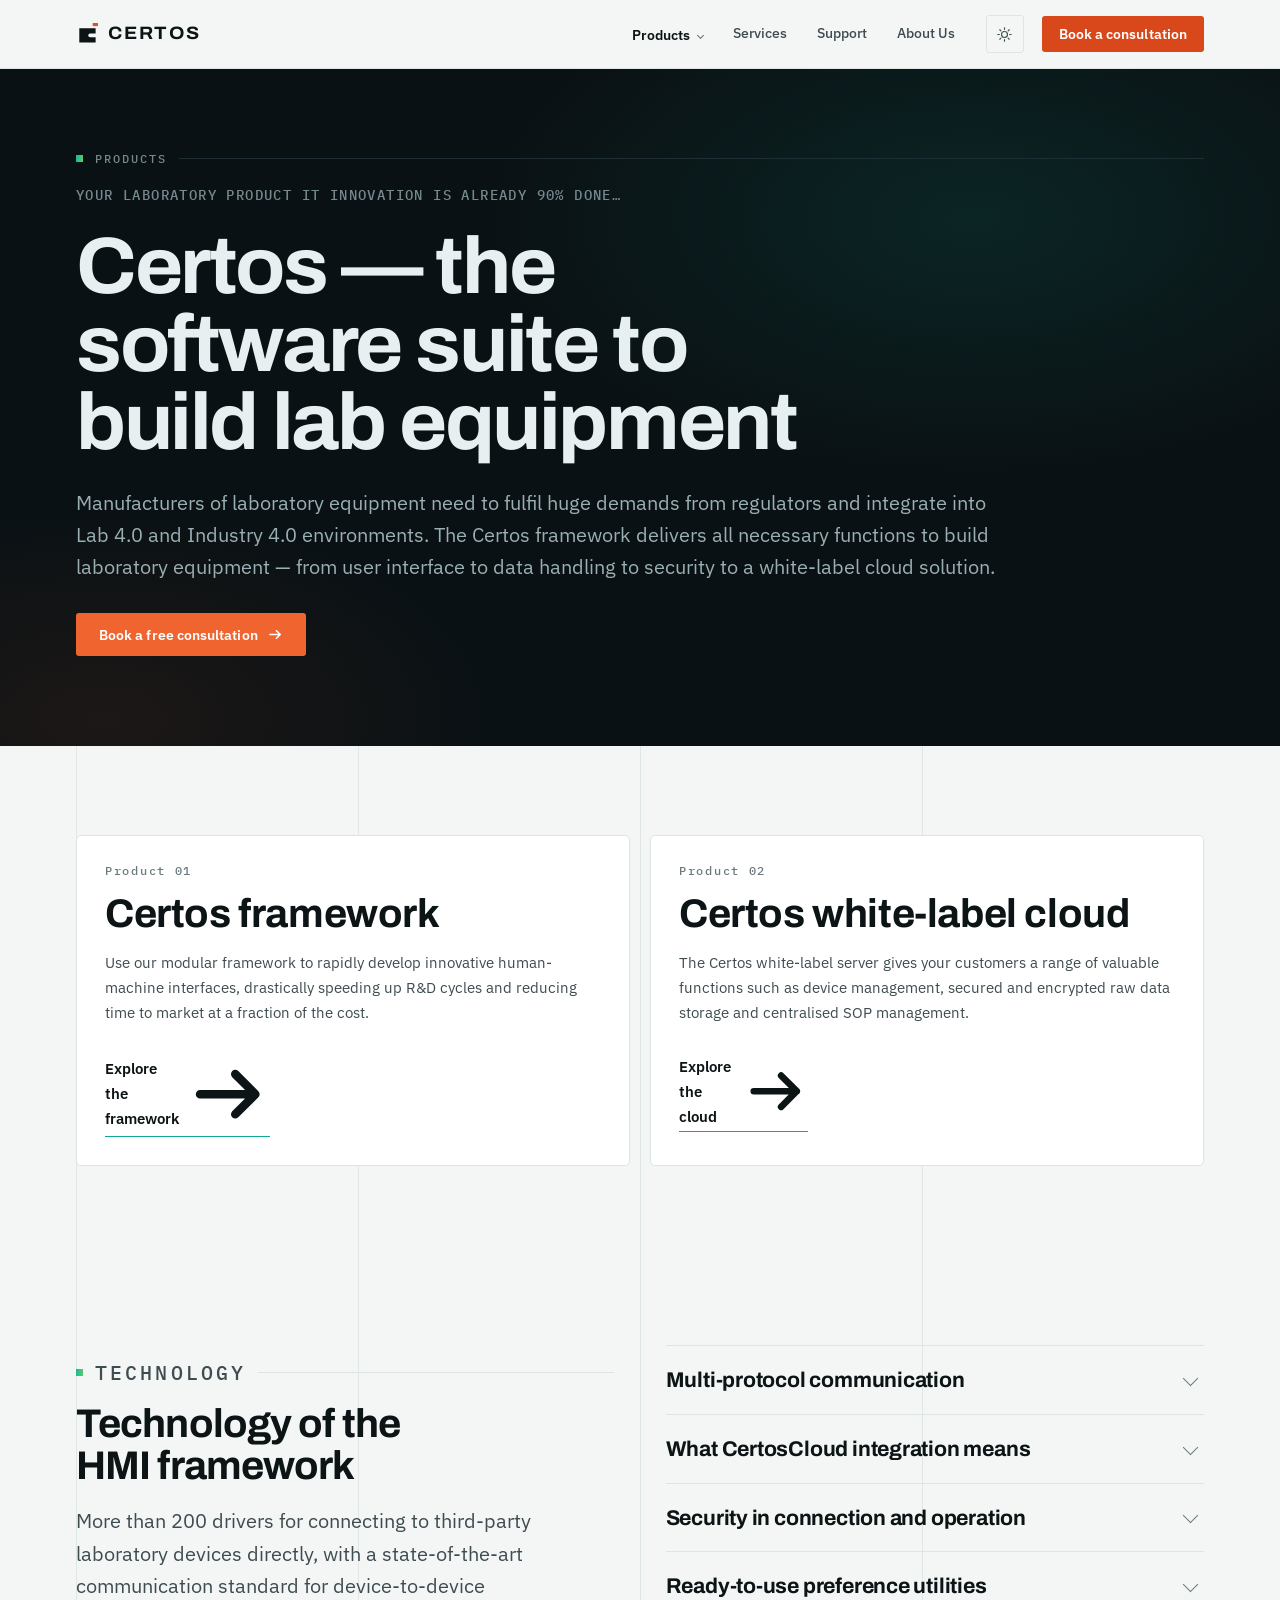
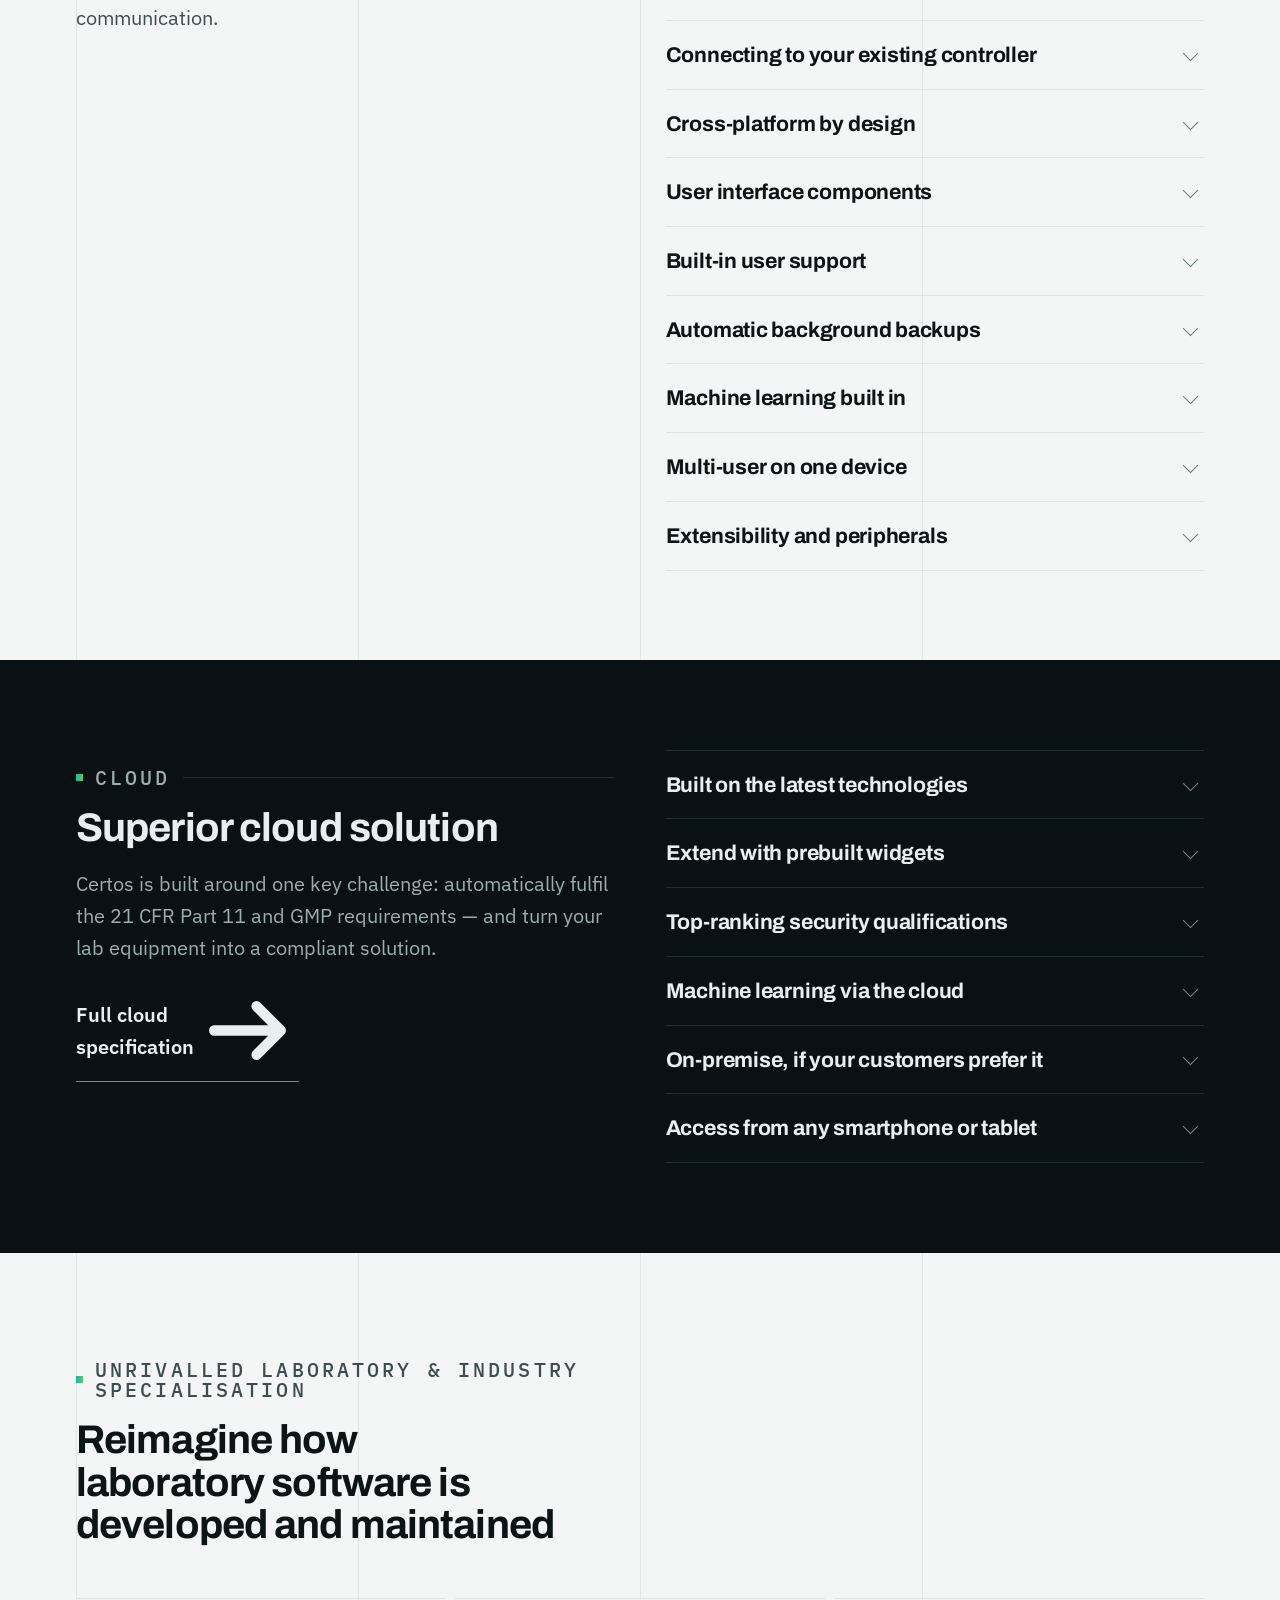
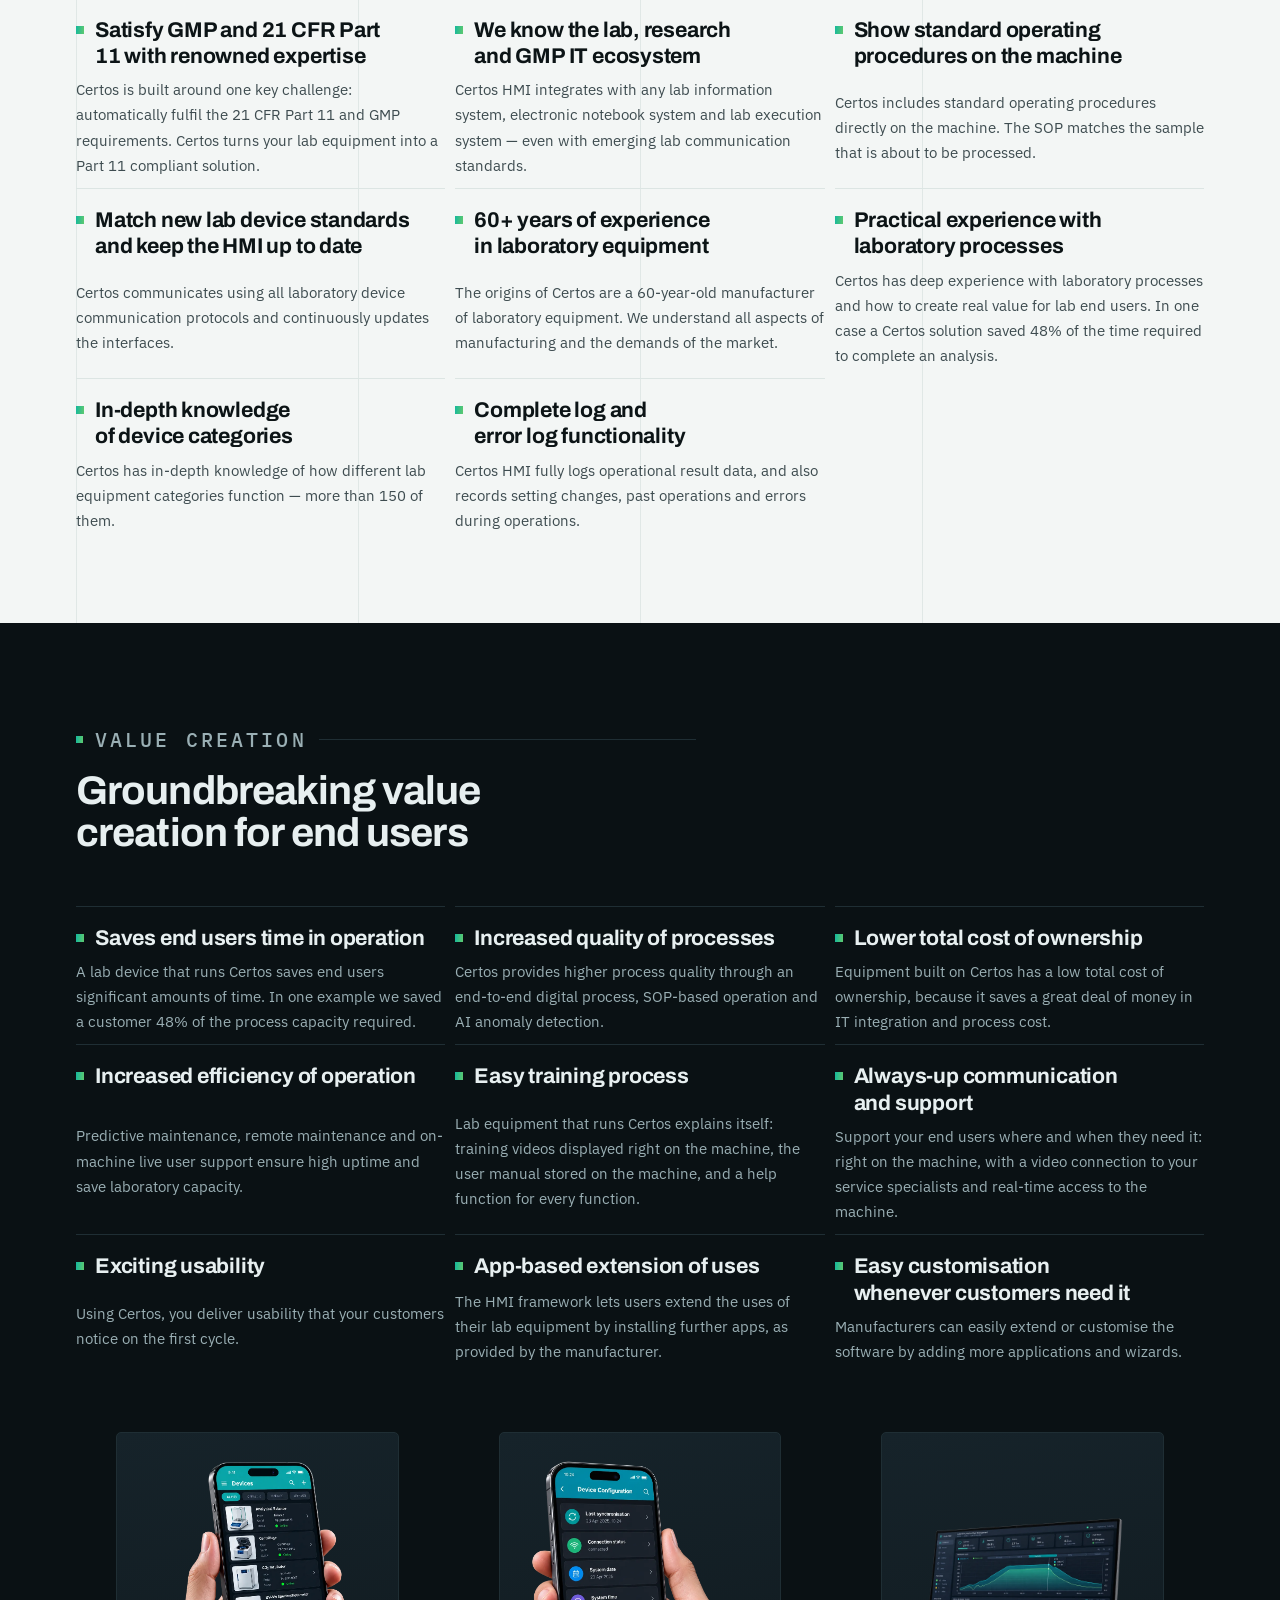
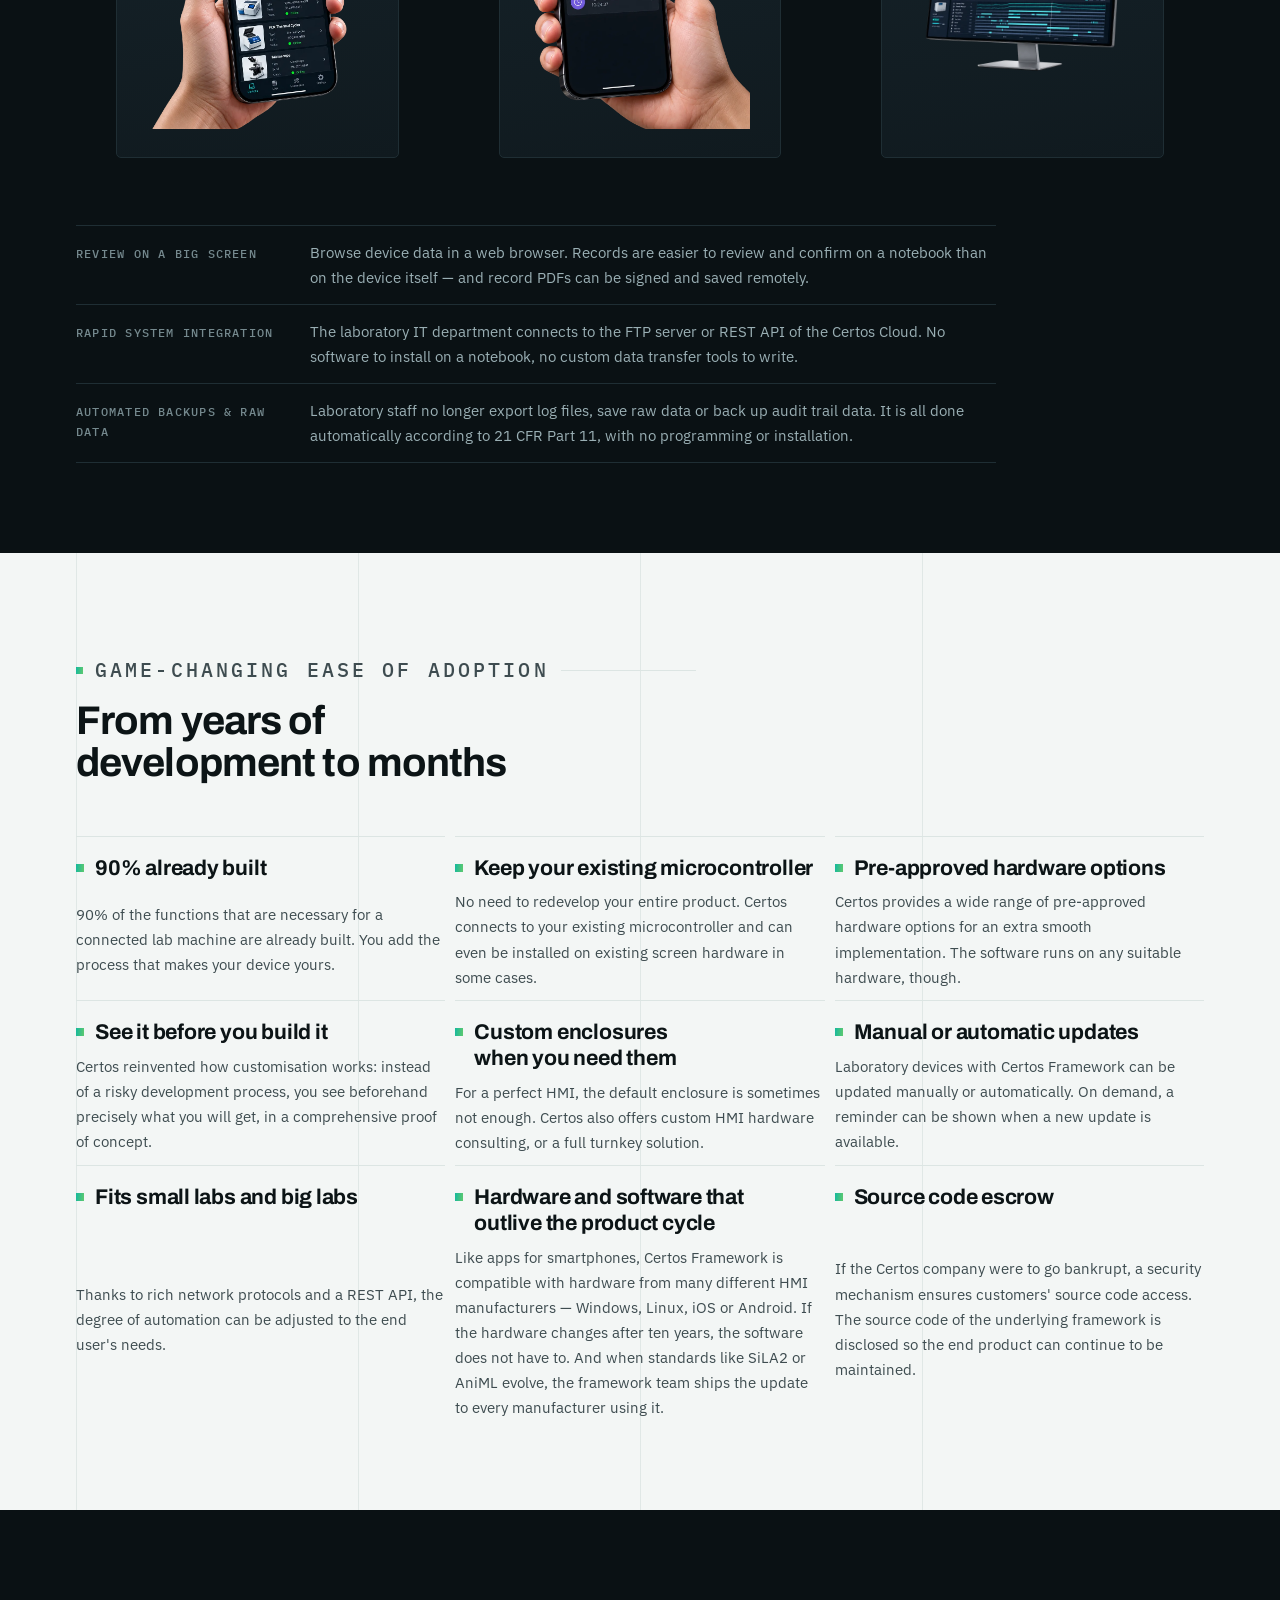
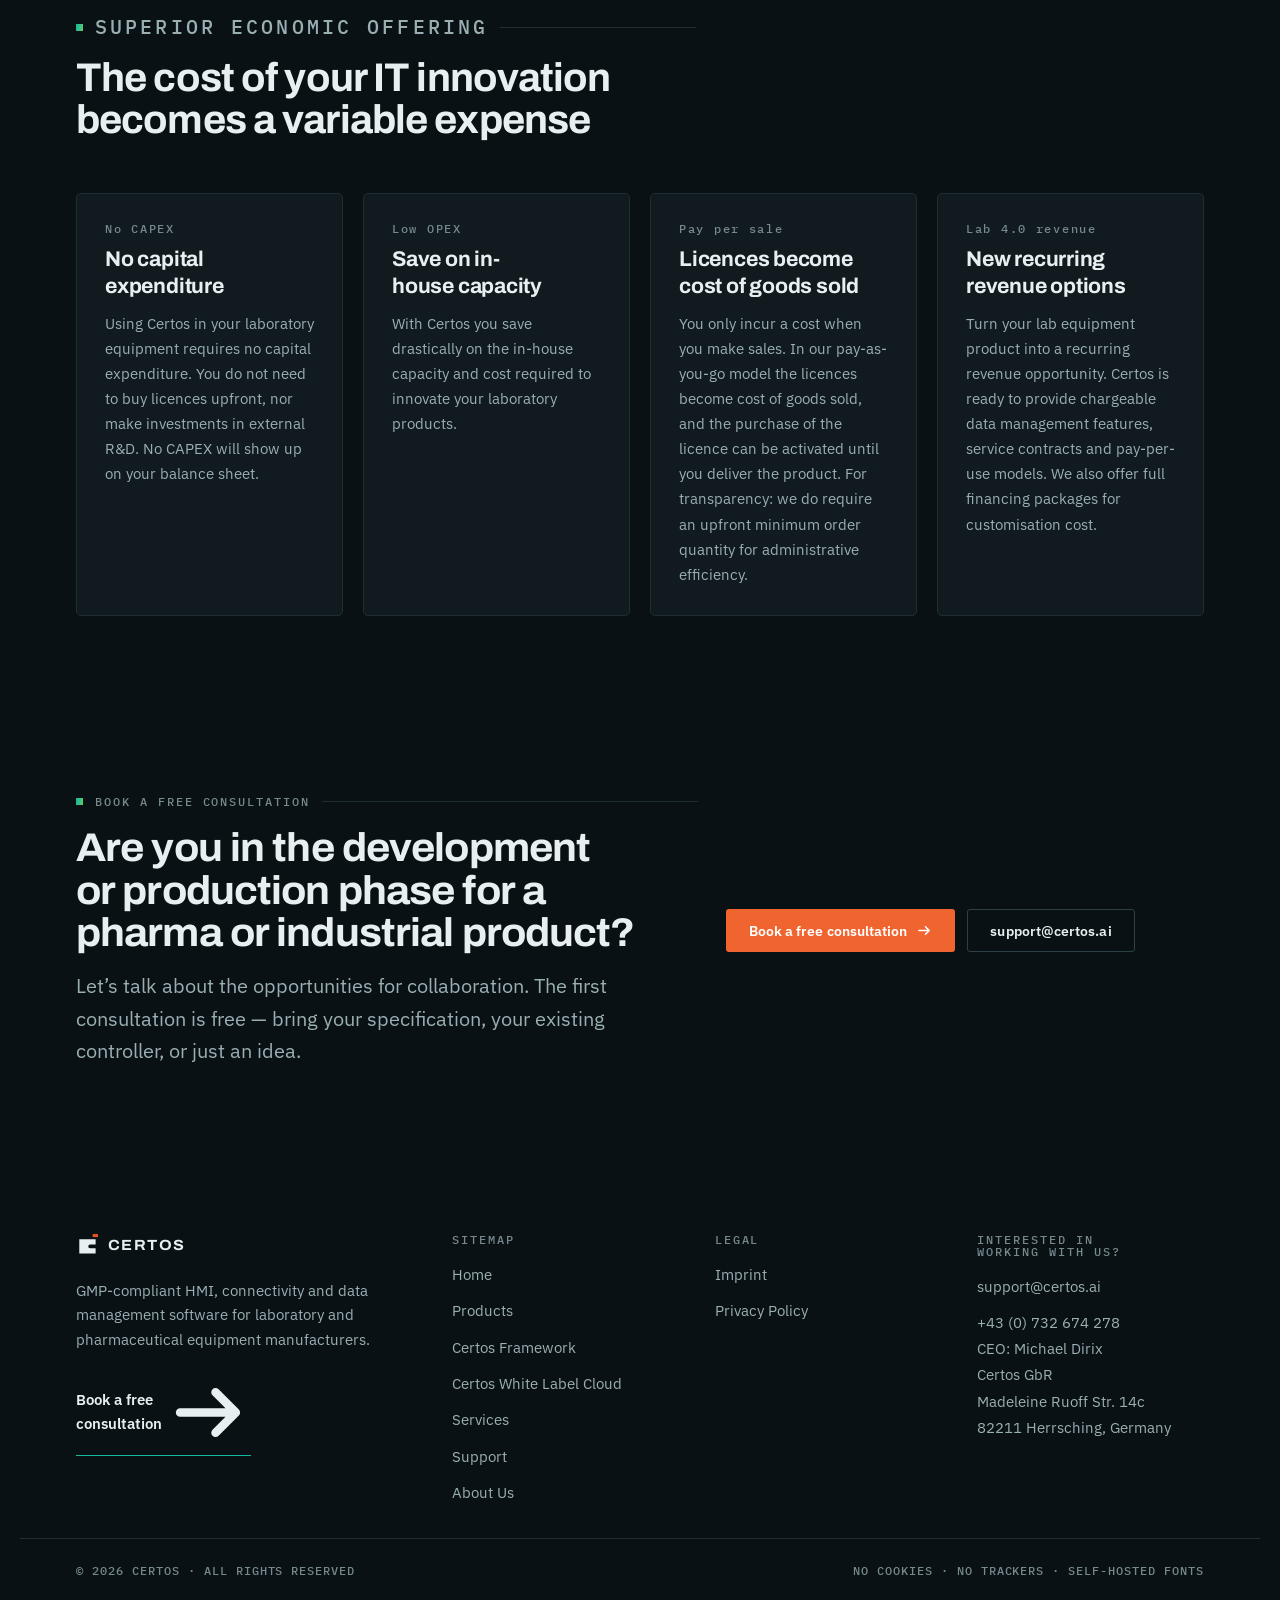
==== commit 01c58007: "Replace device photography with generated renders on transparent ground The photos taken from the ol" ====
--- a/products/index.html
+++ b/products/index.html
@@ -132,16 +132,16 @@
     <div class="mt-l">
 <div class="feat grid grid--3"><div><h3>Saves end users time in operation</h3><p>A lab device that runs Certos saves end users significant amounts of time. In one example we saved a customer 48% of the process capacity required.</p></div><div><h3>Increased quality of processes</h3><p>Certos provides higher process quality through an end-to-end digital process, SOP-based operation and AI anomaly detection.</p></div><div><h3>Lower total cost of ownership</h3><p>Equipment built on Certos has a low total cost of ownership, because it saves a great deal of money in IT integration and process cost.</p></div><div><h3>Increased efficiency of operation</h3><p>Predictive maintenance, remote maintenance and on-machine live user support ensure high uptime and save laboratory capacity.</p></div><div><h3>Easy training process</h3><p>Lab equipment that runs Certos explains itself: training videos displayed right on the machine, the user manual stored on the machine, and a help function for every function.</p></div><div><h3>Always-up communication and support</h3><p>Support your end users where and when they need it: right on the machine, with a video connection to your service specialists and real-time access to the machine.</p></div><div><h3>Exciting usability</h3><p>Using Certos, you deliver usability that your customers notice on the first cycle.</p></div><div><h3>App-based extension of uses</h3><p>The HMI framework lets users extend the uses of their lab equipment by installing further apps, as provided by the manufacturer.</p></div><div><h3>Easy customisation whenever customers need it</h3><p>Manufacturers can easily extend or customise the software by adding more applications and wizards.</p></div></div>
     <div class="grid grid--3 mt-l">
-      <figure class="fig fig--contain">
-        <img src="/assets/img/cloud-device-list.webp" alt="Certos cloud device list with device pictures, type, serial, status and MAC" width="400" height="400" loading="lazy">
+      <figure class="fig fig--contain fig--square">
+        <img src="/assets/img/cloud-device-list.webp" alt="Certos cloud device register on a phone, listing each instrument with a thumbnail, type, serial and online status" width="809" height="1007" loading="lazy">
         <figcaption><b>FIG. 05</b> Device register</figcaption>
       </figure>
-      <figure class="fig fig--contain">
-        <img src="/assets/img/cloud-device-configuration.webp" alt="Device configuration screen showing last synchronisation, connection status, system date and time" width="400" height="400" loading="lazy">
+      <figure class="fig fig--contain fig--square">
+        <img src="/assets/img/cloud-device-configuration.webp" alt="Device configuration screen on a phone, showing last synchronisation, connection status, system date and system time" width="831" height="1010" loading="lazy">
         <figcaption><b>FIG. 06</b> Remote configuration</figcaption>
       </figure>
-      <figure class="fig fig--contain">
-        <img src="/assets/img/cloud-remote-monitoring.webp" alt="Cycle chart with sensor and actuator traces over a 40 minute sterilisation run" width="400" height="400" loading="lazy">
+      <figure class="fig fig--contain fig--square">
+        <img src="/assets/img/cloud-remote-monitoring.webp" alt="Desktop monitor showing the Certos fleet dashboard: a 40 minute cycle curve above a multi-track sensor and actuator timeline" width="1200" height="860" loading="lazy">
         <figcaption><b>FIG. 07</b> Cycle &amp; sensor trace</figcaption>
       </figure>
     </div>
